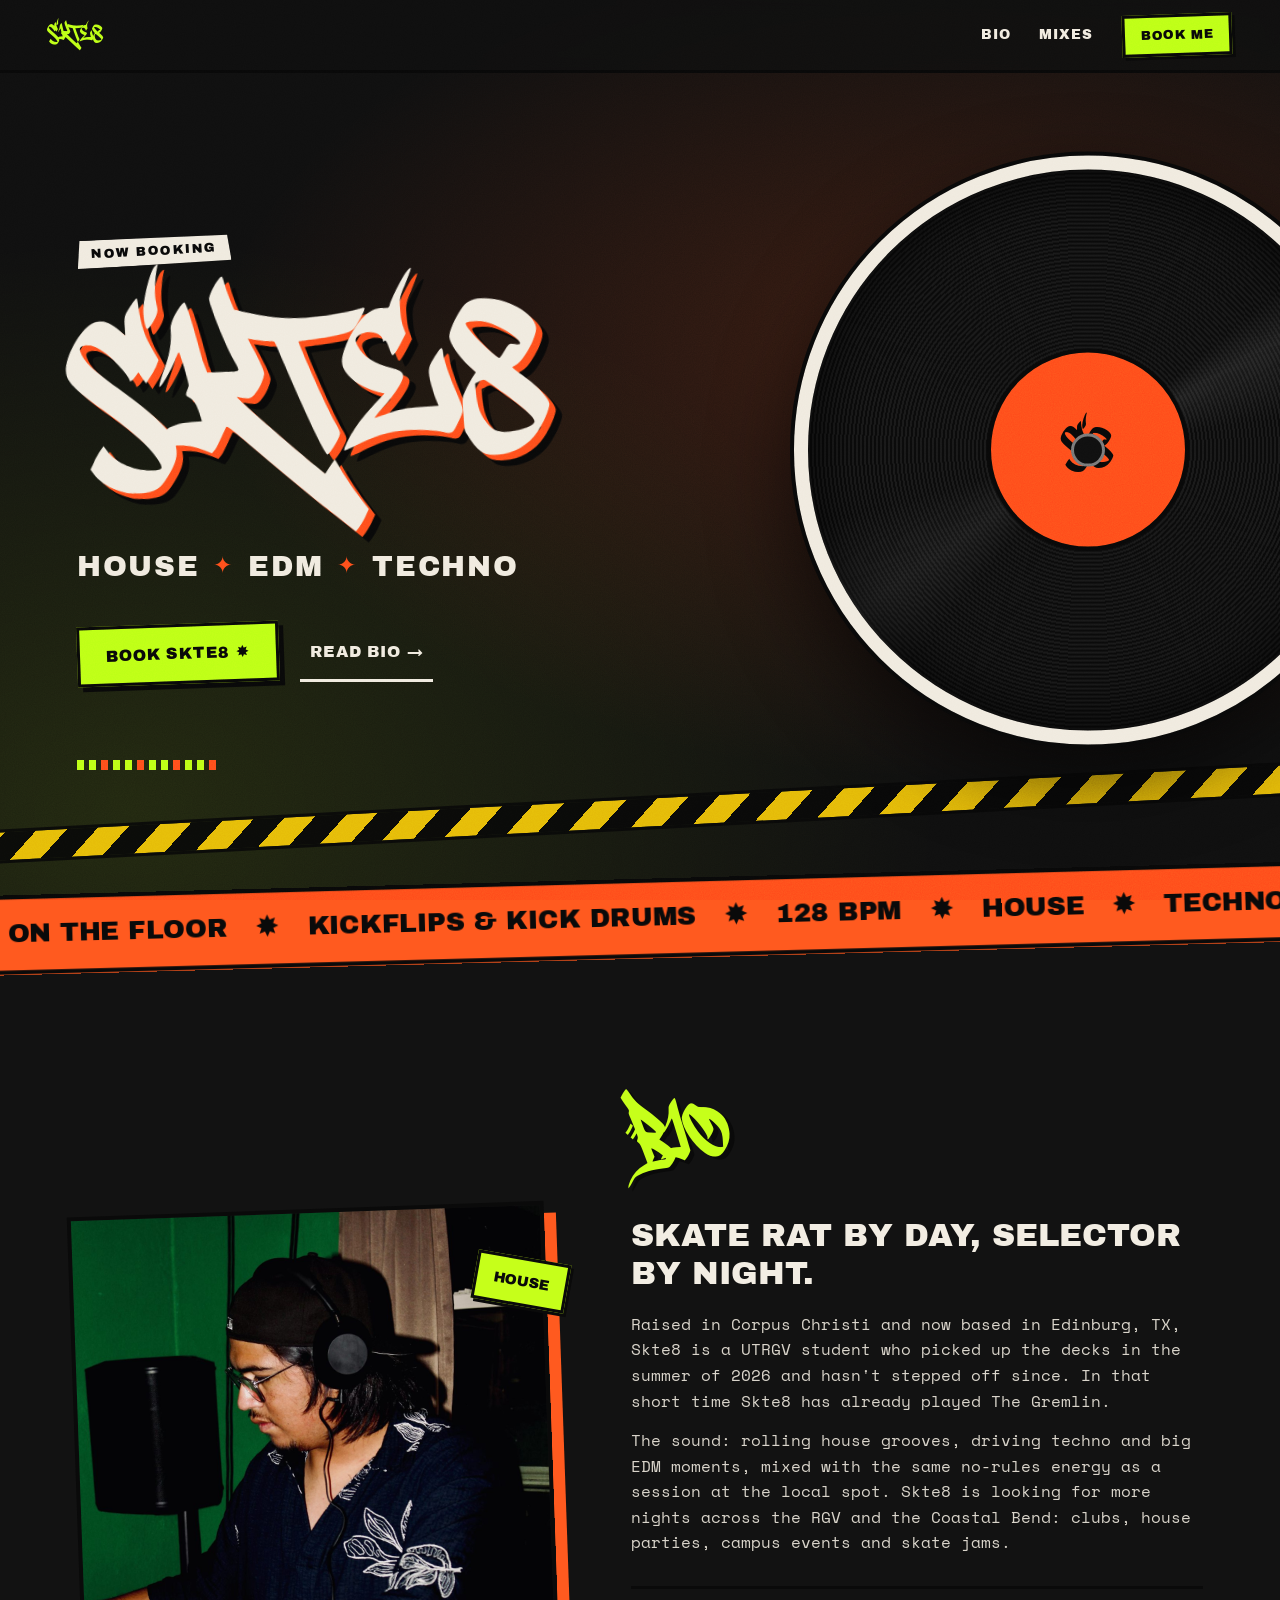
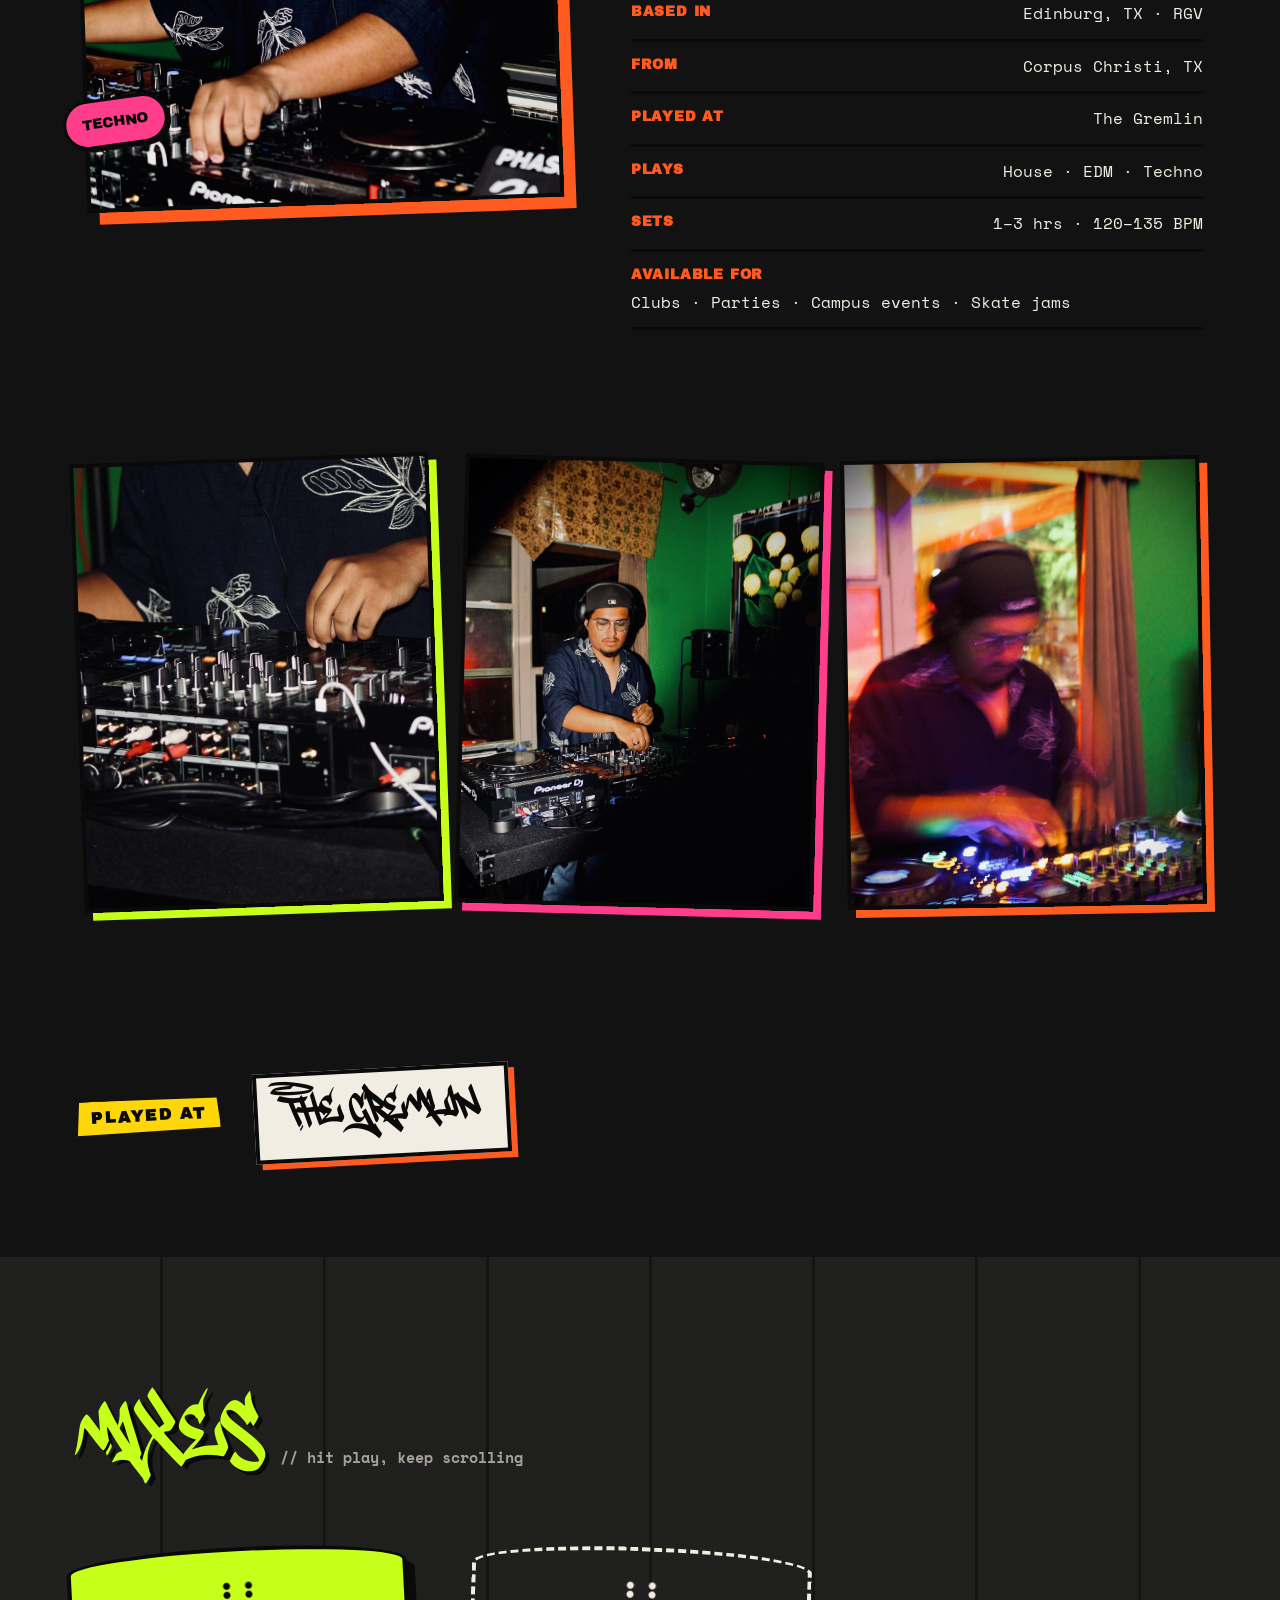
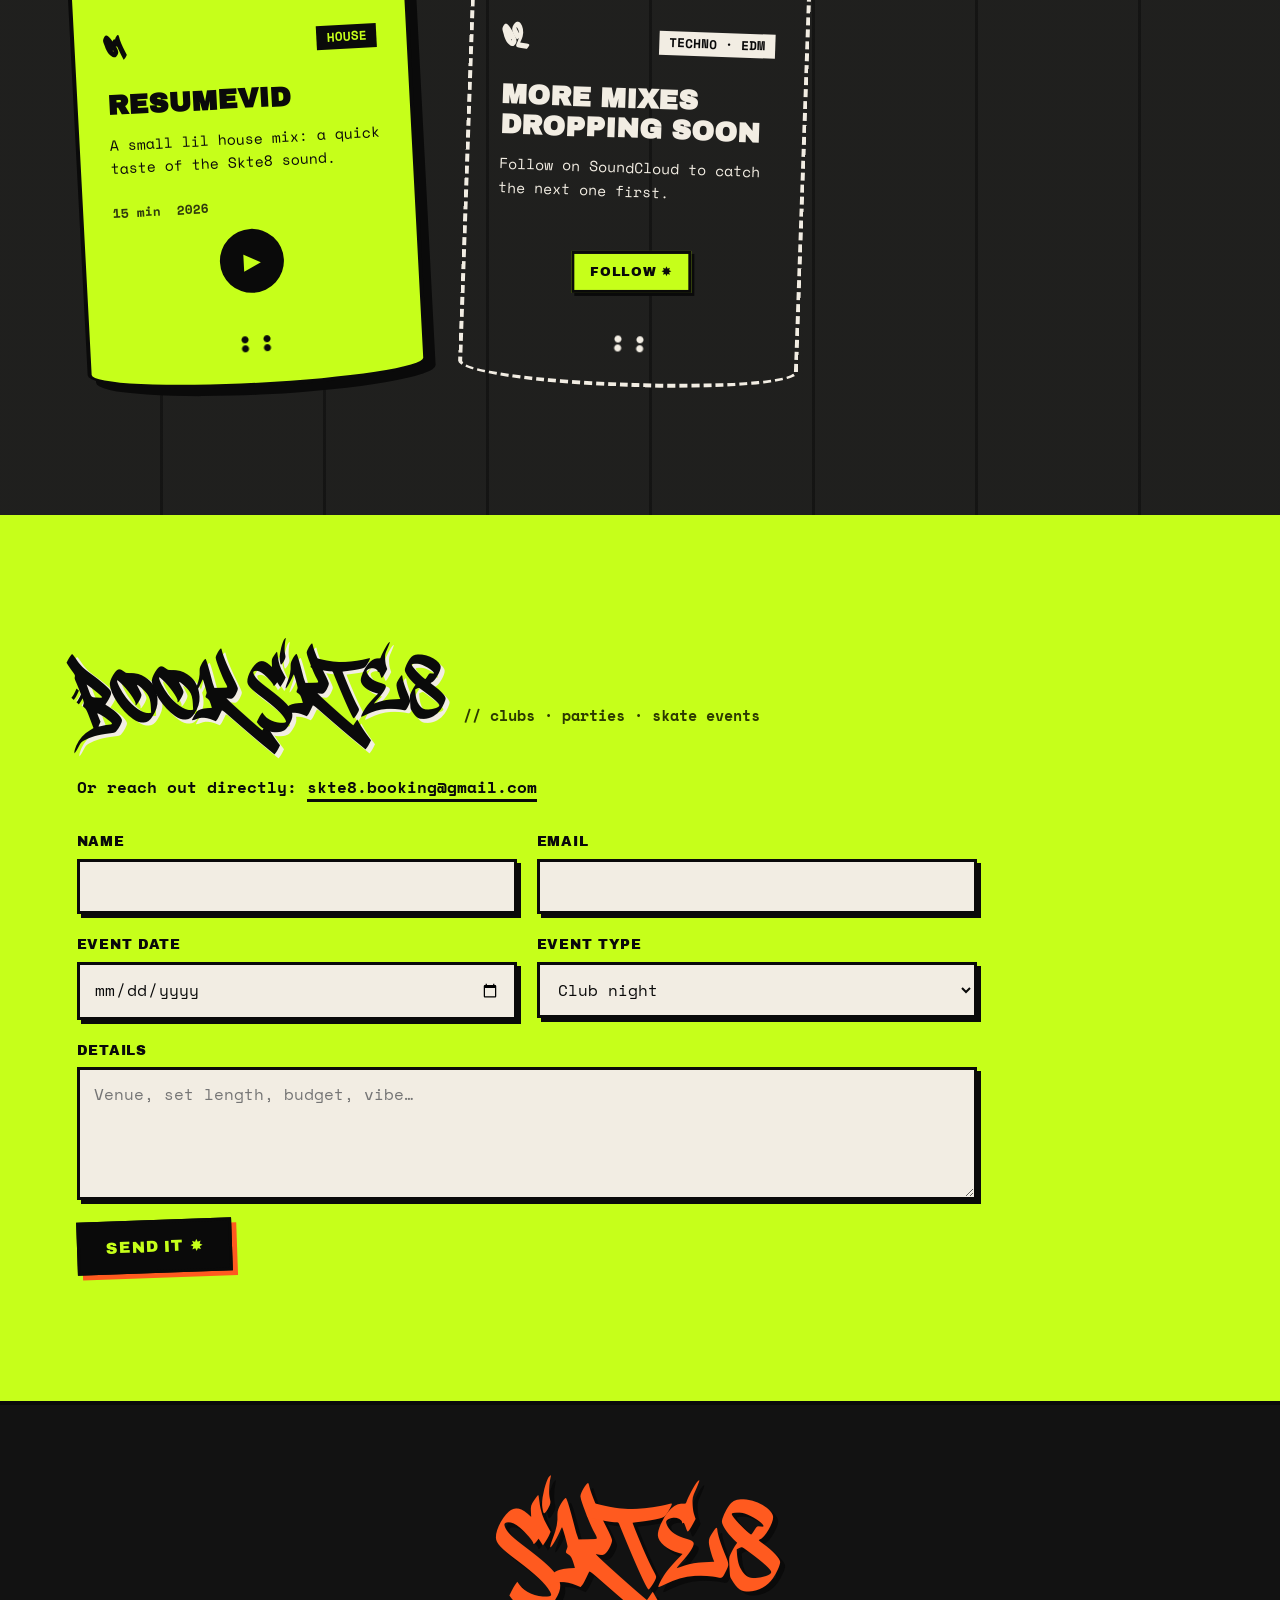
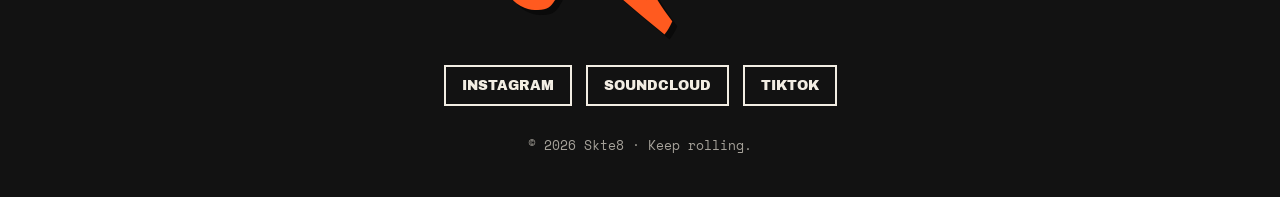
==== index.html @ 01a9f989 "new file:   .nojekyll 	new file:   404.html 	new file:   README.md 	new file:   fonts/aAnotherTag.ot" ====
<!doctype html>
<html lang="en">
<head>
  <meta charset="utf-8">
  <meta name="viewport" content="width=device-width, initial-scale=1">
  <title>Skte8 — House / EDM / Techno DJ</title>
  <meta name="description" content="Skte8 — house, EDM and techno DJ based in Edinburg, TX (RGV). Now booking clubs, parties, campus events and skate jams.">

  <!-- link preview when you text/DM the site to promoters -->
  <meta property="og:title" content="Skte8 — House / EDM / Techno DJ">
  <meta property="og:description" content="RGV-based DJ. Now booking clubs, parties, campus events and skate jams.">
  <meta property="og:image" content="images/share.jpg">
  <meta name="twitter:card" content="summary_large_image">
  <link rel="icon" href="images/favicon.png">
  <link rel="apple-touch-icon" href="images/favicon.png">
  <meta name="theme-color" content="#121212">

  <link rel="preconnect" href="https://fonts.googleapis.com">
  <link rel="preconnect" href="https://fonts.gstatic.com" crossorigin>
  <link href="https://fonts.googleapis.com/css2?family=Archivo+Black&family=Space+Mono:wght@400;700&display=swap" rel="stylesheet">
  <link rel="stylesheet" href="styles.css">
</head>
<body>

  <!-- grip tape noise overlay -->
  <svg class="grain" aria-hidden="true">
    <filter id="grit"><feTurbulence type="fractalNoise" baseFrequency="0.9" numOctaves="3" stitchTiles="stitch"/><feColorMatrix values="0 0 0 0 0  0 0 0 0 0  0 0 0 0 0  0 0 0 0.55 0"/></filter>
    <rect width="100%" height="100%" filter="url(#grit)"/>
  </svg>

  <header class="nav">
    <a href="#top" class="nav-logo tag">Skte8</a>
    <button class="nav-toggle" aria-label="Menu" aria-expanded="false"><span></span><span></span></button>
    <nav class="nav-links">
      <a href="#about">Bio</a>
      <a href="#mixes">Mixes</a>
      <a href="#book" class="btn-sticker small">Book Me</a>
    </nav>
  </header>

  <main id="top">

    <!-- HERO -->
    <section class="hero">
      <div class="hero-stripes" aria-hidden="true"></div>

      <div class="hero-inner">
        <p class="hero-kicker"><span class="tape">Now Booking</span></p>
        <h1 class="hero-name tag" data-text="Skte8">Skte8</h1>
        <p class="hero-genres">
          <span>House</span><i>✦</i><span>EDM</span><i>✦</i><span>Techno</span>
        </p>
        <div class="hero-cta">
          <a href="#book" class="btn-sticker">Book Skte8 ✸</a>
          <a href="#about" class="btn-ghost">Read Bio →</a>
        </div>
      </div>

      <!-- vinyl that doubles as a skate wheel -->
      <div class="wheel" aria-hidden="true">
        <div class="wheel-disc">
          <div class="wheel-label tag">S8</div>
        </div>
      </div>

      <div class="eq" aria-hidden="true">
        <span></span><span></span><span></span><span></span><span></span><span></span><span></span><span></span><span></span><span></span><span></span><span></span>
      </div>
    </section>

    <!-- MARQUEE -->
    <div class="marquee" aria-hidden="true">
      <div class="marquee-track">
        <span>4 ON THE FLOOR</span><b>✸</b><span>KICKFLIPS &amp; KICK DRUMS</span><b>✸</b><span>128 BPM</span><b>✸</b><span>HOUSE</span><b>✸</b><span>TECHNO</span><b>✸</b><span>EDM</span><b>✸</b><span>NOW BOOKING</span><b>✸</b>
        <span>4 ON THE FLOOR</span><b>✸</b><span>KICKFLIPS &amp; KICK DRUMS</span><b>✸</b><span>128 BPM</span><b>✸</b><span>HOUSE</span><b>✸</b><span>TECHNO</span><b>✸</b><span>EDM</span><b>✸</b><span>NOW BOOKING</span><b>✸</b>
      </div>
    </div>

    <!-- BIO -->
    <section id="about" class="section about">
      <div class="about-photo">
        <img src="images/profile.jpg" alt="Skte8 behind the decks" onerror="this.replaceWith(document.getElementById('photo-fallback').content.cloneNode(true))">
        <template id="photo-fallback">
          <div class="photo-placeholder"><span class="tag">S8</span><small>images/profile.jpg</small></div>
        </template>
        <span class="sticker sticker--a">HOUSE</span>
        <span class="sticker sticker--b">TECHNO</span>
      </div>
      <div class="about-text">
        <h2 class="section-title"><span class="tag">Bio</span></h2>
        <p class="lead">Skate rat by day, selector by night.</p>
        <p>Raised in Corpus Christi and now based in Edinburg, TX, Skte8 is a UTRGV student who picked up the decks in the summer of 2026 and hasn't stepped off since. In that short time Skte8 has already played The Gremlin.</p>
        <p>The sound: rolling house grooves, driving techno and big EDM moments, mixed with the same no-rules energy as a session at the local spot. Skte8 is looking for more nights across the RGV and the Coastal Bend: clubs, house parties, campus events and skate jams.</p>
        <ul class="facts">
          <li><b>Based in</b><span>Edinburg, TX · RGV</span></li>
          <li><b>From</b><span>Corpus Christi, TX</span></li>
          <li><b>Played at</b><span>The Gremlin</span></li>
          <li><b>Plays</b><span>House · EDM · Techno</span></li>
          <li><b>Sets</b><span>1–3 hrs · 120–135 BPM</span></li>
          <li><b>Available for</b><span>Clubs · Parties · Campus events · Skate jams</span></li>
        </ul>
      </div>
    </section>

    <!-- action shots: hidden automatically if the files aren't there -->
    <div class="gallery">
      <img src="images/action-1.jpg" alt="Skte8 DJing" onerror="this.remove()">
      <img src="images/action-2.jpg" alt="Skte8 skating" onerror="this.remove()">
      <img src="images/action-3.jpg" alt="Skte8 crowd" onerror="this.remove()">
    </div>

    <!-- PLAYED AT: add a new <li> for every venue -->
    <section class="played">
      <h2 class="played-title"><span class="tape tape--yellow">Played At</span></h2>
      <ul class="venues">
        <li>The Gremlin</li>
      </ul>
    </section>

    <!-- MIXES
         Paste your SoundCloud or Mixcloud link into data-url on each deck.
         Copy/paste a whole <article> to add more. -->
    <section id="mixes" class="section section--concrete">
      <h2 class="section-title"><span class="tag">Mixes</span><small>// hit play, keep scrolling</small></h2>

      <div class="decks">
        <article class="deck deck--green" data-url="https://soundcloud.com/skte8/resumevid">
          <div class="deck-top"><span class="deck-num">01</span><span class="deck-genre">House</span></div>
          <h3>resumevid</h3>
          <p>A small lil house mix: a quick taste of the Skte8 sound.</p>
          <div class="deck-meta"><span>15 min</span><span>2026</span></div>
          <button class="deck-play" aria-label="Play resumevid">▶</button>
        </article>

        <!-- placeholder: delete this card once there are 2+ real mixes -->
        <article class="deck deck--soon">
          <div class="deck-top"><span class="deck-num">02</span><span class="deck-genre">Techno · EDM</span></div>
          <h3>More mixes dropping soon</h3>
          <p>Follow on SoundCloud to catch the next one first.</p>
          <a class="btn-sticker small" href="https://soundcloud.com/skte8" target="_blank" rel="noopener">Follow ✸</a>
        </article>
      </div>
    </section>

    <!-- BOOKING -->
    <section id="book" class="section book">
      <h2 class="section-title"><span class="tag">Book Skte8</span><small>// clubs · parties · skate events</small></h2>
      <p class="book-direct">Or reach out directly: <a href="mailto:skte8.booking@gmail.com">skte8.booking@gmail.com</a></p>
      <form class="book-form" action="mailto:skte8.booking@gmail.com?subject=Booking%20request%20for%20Skte8" method="post" enctype="text/plain">
        <label>Name<input name="name" required></label>
        <label>Email<input name="email" type="email" required></label>
        <label>Event date<input name="date" type="date"></label>
        <label>Event type
          <select name="type">
            <option>Club night</option>
            <option>Private party</option>
            <option>Campus / student event</option>
            <option>Skate event</option>
            <option>Festival</option>
            <option>Other</option>
          </select>
        </label>
        <label class="full">Details<textarea name="details" rows="4" placeholder="Venue, set length, budget, vibe…"></textarea></label>
        <button type="submit" class="btn-sticker">Send it ✸</button>
      </form>
    </section>
  </main>

  <footer class="footer">
    <div class="footer-tag tag">Skte8</div>
    <div class="socials">
      <a href="#">Instagram</a>
      <a href="https://soundcloud.com/skte8" target="_blank" rel="noopener">SoundCloud</a>
      <a href="#">TikTok</a>
    </div>
    <p class="footer-small">© <span id="yr"></span> Skte8 · Keep rolling.</p>
  </footer>

  <!-- bottom player bar, filled when a deck is played -->
  <div class="player" hidden>
    <div class="player-frame"></div>
    <button class="player-close" aria-label="Close player">✕</button>
  </div>

  <script src="script.js"></script>
</body>
</html>
---- styles.css ----
@font-face {
  font-family: "AnotherTag";
  src: url("fonts/aAnotherTag.otf") format("opentype"),
       url("fonts/aAnotherTag.ttf") format("truetype");
  font-display: swap;
}

:root {
  --grip: #121212;
  --grip-2: #1b1b1b;
  --concrete: #2a2a28;
  --paper: #f2ede3;
  --orange: #ff5a1f;
  --acid: #c6ff1a;
  --pink: #ff3d8b;
  --yellow: #ffd60a;
  --ink: #0a0a0a;
  --muted: #a6a29a;
  --tag: "AnotherTag", "Archivo Black", Impact, sans-serif;
  --head: "Archivo Black", Impact, sans-serif;
  --mono: "Space Mono", ui-monospace, monospace;
}

* { box-sizing: border-box; margin: 0; padding: 0; }
html { scroll-behavior: smooth; }
body {
  background: var(--grip);
  color: var(--paper);
  font-family: var(--mono);
  line-height: 1.6;
  overflow-x: hidden;
}
a { color: inherit; text-decoration: none; }
img { max-width: 100%; display: block; }

.tag { font-family: var(--tag); font-weight: normal; letter-spacing: 0.01em; }

/* grip tape grain */
.grain {
  position: fixed; inset: 0; width: 100%; height: 100%;
  pointer-events: none; z-index: 100; opacity: 0.35; mix-blend-mode: overlay;
}

/* ---------- NAV ---------- */
.nav {
  position: fixed; top: 0; left: 0; right: 0; z-index: 50;
  display: flex; align-items: center; justify-content: space-between;
  padding: 14px clamp(16px, 4vw, 48px);
  background: rgba(18, 18, 18, 0.85);
  backdrop-filter: blur(8px);
  border-bottom: 3px solid var(--ink);
}
.nav-logo { font-size: 2rem; color: var(--acid); line-height: 1; }
.nav-links { display: flex; gap: 28px; align-items: center; }
.nav-links a:not(.btn-sticker) {
  font-family: var(--head); text-transform: uppercase; font-size: 0.85rem; letter-spacing: 0.08em;
  position: relative;
}
.nav-links a:not(.btn-sticker)::after {
  content: ""; position: absolute; left: 0; bottom: -4px; height: 3px; width: 0;
  background: var(--orange); transition: width 0.2s;
}
.nav-links a:not(.btn-sticker):hover::after { width: 100%; }
.nav-toggle { display: none; background: none; border: 0; cursor: pointer; padding: 8px; }
.nav-toggle span { display: block; width: 26px; height: 3px; background: var(--paper); margin: 5px 0; transition: transform 0.2s; }

/* ---------- BUTTONS / STICKERS ---------- */
.btn-sticker {
  display: inline-block;
  font-family: var(--head); text-transform: uppercase; letter-spacing: 0.05em;
  background: var(--acid); color: var(--ink);
  padding: 14px 26px;
  border: 3px solid var(--ink);
  box-shadow: 5px 5px 0 var(--ink);
  transform: rotate(-2deg);
  transition: transform 0.15s, box-shadow 0.15s;
  cursor: pointer; font-size: 1rem;
}
.btn-sticker:hover { transform: rotate(0deg) translate(-2px, -2px); box-shadow: 8px 8px 0 var(--orange); }
.btn-sticker:active { transform: translate(3px, 3px); box-shadow: 1px 1px 0 var(--ink); }
.btn-sticker.small { padding: 8px 16px; font-size: 0.8rem; box-shadow: 3px 3px 0 var(--ink); }

.btn-ghost {
  font-family: var(--head); text-transform: uppercase; letter-spacing: 0.05em;
  padding: 14px 10px; border-bottom: 3px solid var(--paper);
}
.btn-ghost:hover { color: var(--acid); border-color: var(--acid); }

.tape {
  display: inline-block;
  background: var(--paper); color: var(--ink);
  padding: 4px 14px;
  font-family: var(--head); text-transform: uppercase; font-size: 0.8rem; letter-spacing: 0.12em;
  transform: rotate(-3deg);
  clip-path: polygon(2% 0, 98% 6%, 100% 94%, 0 100%);
}
.tape--yellow { background: var(--yellow); }

/* ---------- HERO ---------- */
.hero {
  position: relative; min-height: 100vh; min-height: 100svh;
  display: flex; align-items: center;
  padding: 120px clamp(16px, 6vw, 80px) 100px;
  overflow: hidden;
  background:
    radial-gradient(ellipse at 75% 40%, rgba(255, 90, 31, 0.22), transparent 55%),
    radial-gradient(ellipse at 10% 90%, rgba(198, 255, 26, 0.12), transparent 50%),
    var(--grip);
}
.hero-stripes {
  position: absolute; left: -10%; right: -10%; bottom: 70px; height: 34px;
  background: repeating-linear-gradient(-45deg, var(--yellow) 0 22px, var(--ink) 22px 44px);
  transform: rotate(-3deg); opacity: 0.9;
  border-top: 3px solid var(--ink); border-bottom: 3px solid var(--ink);
}
.hero-inner { position: relative; z-index: 2; max-width: 900px; }
.hero-kicker { margin-bottom: 8px; }
.hero-name {
  position: relative;
  font-size: clamp(6rem, 22vw, 17rem);
  line-height: 0.9;
  color: var(--paper);
  text-shadow: 6px 6px 0 var(--orange), 12px 12px 0 var(--ink);
  transform: rotate(-4deg);
  margin: 10px 0 24px;
  animation: drop-in 0.9s cubic-bezier(.2, 1.4, .4, 1) both;
}
/* spray drip glitch layer */
.hero-name::after {
  content: attr(data-text);
  position: absolute; left: 0; top: 0;
  color: var(--acid);
  clip-path: inset(0 0 100% 0);
  animation: glitch 4s infinite steps(1);
  text-shadow: none;
}
.hero-genres {
  display: flex; flex-wrap: wrap; gap: 14px; align-items: center;
  font-family: var(--head); text-transform: uppercase;
  font-size: clamp(1.1rem, 3vw, 1.8rem); letter-spacing: 0.06em;
  margin-bottom: 34px;
}
.hero-genres i { color: var(--orange); font-style: normal; font-size: 0.8em; }
.hero-cta { display: flex; flex-wrap: wrap; gap: 22px; align-items: center; }

/* vinyl / skate wheel */
.wheel {
  position: absolute; right: clamp(-160px, -8vw, -40px); top: 50%;
  width: clamp(280px, 46vw, 620px); aspect-ratio: 1;
  transform: translateY(-50%);
  z-index: 1;
}
.wheel-disc {
  width: 100%; height: 100%; border-radius: 50%;
  background:
    repeating-radial-gradient(circle, #0c0c0c 0 2px, #1d1d1d 2px 4px),
    #111;
  border: 14px solid var(--paper); /* urethane wheel edge */
  box-shadow: 0 0 0 4px var(--ink), 0 30px 80px rgba(0, 0, 0, 0.6), inset 0 0 60px rgba(0, 0, 0, 0.8);
  display: grid; place-items: center;
  animation: spin 3.75s linear infinite; /* ~ 1 rotation / 8 beats @128 */
  position: relative;
}
.wheel-disc::before { /* light sheen */
  content: ""; position: absolute; inset: 0; border-radius: 50%;
  background: conic-gradient(from 20deg, transparent 0 30deg, rgba(255,255,255,0.08) 40deg, transparent 60deg 200deg, rgba(255,255,255,0.06) 215deg, transparent 235deg);
}
.wheel-label {
  width: 36%; aspect-ratio: 1; border-radius: 50%;
  background: var(--orange); color: var(--ink);
  display: grid; place-items: center;
  font-size: clamp(2rem, 6vw, 4.5rem);
  border: 4px solid var(--ink);
  position: relative;
}
.wheel-label::after { /* bearing hole */
  content: ""; position: absolute; width: 14%; aspect-ratio: 1; border-radius: 50%;
  background: var(--grip); border: 3px solid #888;
}

/* equalizer */
.eq {
  position: absolute; left: clamp(16px, 6vw, 80px); bottom: 130px;
  display: flex; gap: 5px; align-items: flex-end; height: 50px; z-index: 2;
}
.eq span {
  width: 7px; background: var(--acid); height: 20%;
  animation: eq 0.47s ease-in-out infinite alternate; /* 128 bpm */
}
.eq span:nth-child(3n) { background: var(--orange); }
.eq span:nth-child(1)  { animation-delay: -0.10s; }
.eq span:nth-child(2)  { animation-delay: -0.30s; }
.eq span:nth-child(3)  { animation-delay: -0.05s; }
.eq span:nth-child(4)  { animation-delay: -0.40s; }
.eq span:nth-child(5)  { animation-delay: -0.20s; }
.eq span:nth-child(6)  { animation-delay: -0.35s; }
.eq span:nth-child(7)  { animation-delay: -0.15s; }
.eq span:nth-child(8)  { animation-delay: -0.45s; }
.eq span:nth-child(9)  { animation-delay: -0.25s; }
.eq span:nth-child(10) { animation-delay: -0.08s; }
.eq span:nth-child(11) { animation-delay: -0.38s; }
.eq span:nth-child(12) { animation-delay: -0.18s; }

/* ---------- MARQUEE ---------- */
.marquee {
  background: var(--orange); color: var(--ink);
  border-top: 4px solid var(--ink); border-bottom: 4px solid var(--ink);
  transform: rotate(-1.5deg) scale(1.03);
  overflow: hidden; position: relative; z-index: 3;
  margin-top: -20px;
}
.marquee-track {
  display: flex; gap: 28px; width: max-content; padding: 14px 0;
  font-family: var(--head); font-size: clamp(1.1rem, 2.6vw, 1.6rem); white-space: nowrap;
  animation: marquee 22s linear infinite;
}

/* ---------- SECTIONS ---------- */
.section { padding: clamp(70px, 10vw, 130px) clamp(16px, 6vw, 80px); position: relative; }
.section--concrete {
  background:
    linear-gradient(rgba(0,0,0,0.25), rgba(0,0,0,0.25)),
    repeating-linear-gradient(90deg, transparent 0 160px, rgba(0,0,0,0.35) 160px 163px),
    var(--concrete);
}
.section-title {
  display: flex; flex-wrap: wrap; align-items: baseline; gap: 18px;
  margin-bottom: 50px;
}
.section-title .tag {
  font-size: clamp(3.5rem, 10vw, 7rem); line-height: 1;
  color: var(--acid);
  text-shadow: 4px 4px 0 var(--ink);
  transform: rotate(-3deg); display: inline-block;
}
.section-title small { font-family: var(--mono); color: var(--muted); font-size: 0.95rem; }

/* ---------- PLAYED AT ---------- */
.played {
  padding: 40px clamp(16px, 6vw, 80px) clamp(60px, 8vw, 100px);
  display: flex; flex-wrap: wrap; align-items: center; gap: 24px 34px;
}
.played-title .tape { font-size: 1rem; }
.venues { list-style: none; display: flex; flex-wrap: wrap; gap: 18px; }
.venues li {
  font-family: var(--tag); font-size: clamp(2.2rem, 6vw, 3.6rem); line-height: 1;
  background: var(--paper); color: var(--ink);
  padding: 10px 26px 14px;
  border: 4px solid var(--ink); box-shadow: 6px 6px 0 var(--orange);
  transform: rotate(-3deg);
}
.venues li:nth-child(2n) { transform: rotate(2deg); background: var(--acid); box-shadow: 6px 6px 0 var(--pink); }
.venues li:nth-child(3n) { transform: rotate(-1deg); background: var(--pink); box-shadow: 6px 6px 0 var(--acid); }

/* ---------- MIX DECKS ---------- */
.decks {
  display: grid; grid-template-columns: repeat(auto-fill, minmax(240px, 340px));
  gap: clamp(24px, 4vw, 48px);
}
.deck {
  --c: var(--orange);
  position: relative;
  background: var(--c); color: var(--ink);
  border: 4px solid var(--ink);
  border-radius: 999px / 120px; /* deck shape: rounded nose & tail */
  padding: 70px 30px 90px;
  min-height: 440px;
  display: flex; flex-direction: column; gap: 12px;
  box-shadow: 8px 8px 0 var(--ink);
  transition: transform 0.25s;
}
.deck:nth-child(3n+1) { transform: rotate(-3deg); }
.deck:nth-child(3n+2) { transform: rotate(2deg); }
.deck:nth-child(3n+3) { transform: rotate(-1.5deg); }
.deck:hover, .deck.playing { transform: rotate(0) translateY(-10px); }
.deck::before, .deck::after { /* truck bolts */
  content: ""; position: absolute; left: 50%; transform: translateX(-50%);
  width: 44px; height: 18px;
  background: radial-gradient(circle, var(--ink) 3px, transparent 4px) 0 0 / 22px 9px;
}
.deck::before { top: 30px; }
.deck::after { bottom: 30px; }
.deck--green { --c: var(--acid); }
.deck--pink { --c: var(--pink); }
.deck--soon {
  --c: var(--paper);
  background: transparent; color: var(--paper);
  border: 4px dashed var(--paper); box-shadow: none;
}
.deck--soon::before, .deck--soon::after { background-image: radial-gradient(circle, var(--paper) 3px, transparent 4px); }
.deck--soon .deck-genre { background: var(--paper); color: var(--ink); }
.deck--soon .btn-sticker { margin-top: auto; align-self: center; }
.deck-top { display: flex; justify-content: space-between; align-items: center; font-weight: 700; }
.deck-num { font-family: var(--tag); font-size: 2.6rem; line-height: 1; }
.deck-genre { background: var(--ink); color: var(--c); padding: 2px 10px; font-size: 0.8rem; text-transform: uppercase; }
.deck h3 { font-family: var(--head); font-size: 1.7rem; line-height: 1.1; text-transform: uppercase; margin-top: 10px; }
.deck p { font-size: 0.92rem; }
.deck-meta { display: flex; gap: 16px; font-size: 0.8rem; font-weight: 700; margin-top: auto; opacity: 0.8; }
.deck-play {
  align-self: center;
  width: 64px; height: 64px; border-radius: 50%; border: 0; cursor: pointer;
  background: var(--ink); color: var(--c);
  display: grid; place-items: center; font-size: 1.4rem;
  transition: transform 0.2s;
}
.deck-play:hover { transform: scale(1.12) rotate(-10deg); }
.deck.playing .deck-play { animation: spin 1.9s linear infinite; }

/* bottom player bar */
.player {
  position: fixed; left: 0; right: 0; bottom: 0; z-index: 60;
  display: flex; align-items: center; gap: 12px;
  padding: 10px clamp(16px, 4vw, 48px);
  background: var(--grip); border-top: 4px solid var(--acid);
  box-shadow: 0 -10px 30px rgba(0, 0, 0, 0.5);
}
.player[hidden] { display: none; }
.player-frame { flex: 1; min-width: 0; }
.player-frame iframe { width: 100%; height: 120px; border: 0; display: block; }
.player-close {
  background: var(--paper); color: var(--ink); border: 3px solid var(--ink);
  width: 40px; height: 40px; font-weight: 700; cursor: pointer; flex-shrink: 0;
}
body.has-player { padding-bottom: 150px; }

/* ---------- ABOUT ---------- */
.about {
  display: grid; grid-template-columns: minmax(0, 1fr) minmax(0, 1.2fr);
  gap: clamp(40px, 6vw, 90px); align-items: center;
}
.about-photo { position: relative; }
.photo-placeholder, .about-photo img {
  aspect-ratio: 4 / 5; width: 100%;
  border: 4px solid var(--ink); box-shadow: 12px 12px 0 var(--orange);
  transform: rotate(-2deg);
  object-fit: cover;
}
.photo-placeholder {
  background:
    repeating-linear-gradient(45deg, var(--grip-2) 0 12px, var(--grip) 12px 24px);
  display: flex; flex-direction: column; align-items: center; justify-content: center; gap: 6px;
}
.photo-placeholder .tag { font-size: 7rem; color: var(--paper); line-height: 1; }
.photo-placeholder small { color: var(--muted); }
.sticker {
  position: absolute; font-family: var(--head); font-size: 0.9rem;
  padding: 10px 16px; border: 3px solid var(--ink); color: var(--ink);
  box-shadow: 3px 3px 0 var(--ink);
}
.sticker--a { background: var(--acid); top: 8%; right: -14px; transform: rotate(10deg); }
.sticker--b { background: var(--pink); bottom: 10%; left: -14px; transform: rotate(-8deg); border-radius: 999px; }
.about-text .section-title { margin-bottom: 20px; }
.lead { font-family: var(--head); font-size: clamp(1.4rem, 3vw, 2rem); line-height: 1.2; margin-bottom: 18px; text-transform: uppercase; }
.about-text p + p { margin-top: 14px; color: #d9d4ca; }
.facts { list-style: none; margin-top: 30px; border-top: 3px solid var(--ink); }
.facts li {
  display: flex; flex-wrap: wrap; gap: 4px 18px; justify-content: space-between;
  padding: 12px 0; border-bottom: 3px solid var(--ink);
}
.facts b { font-family: var(--head); text-transform: uppercase; font-size: 0.85rem; color: var(--orange); letter-spacing: 0.06em; }

/* ---------- ACTION SHOTS ---------- */
.gallery {
  display: grid; grid-template-columns: repeat(auto-fit, minmax(220px, 1fr)); gap: 24px;
  padding: 0 clamp(16px, 6vw, 80px) clamp(70px, 10vw, 120px);
}
.gallery:empty { display: none; }
.gallery img {
  width: 100%; aspect-ratio: 4 / 5; object-fit: cover; object-position: center 30%;
  border: 4px solid var(--ink); box-shadow: 8px 8px 0 var(--acid);
}
.gallery img:nth-child(1) { transform: rotate(-2deg); }
.gallery img:nth-child(2) { transform: rotate(1.5deg); box-shadow: 8px 8px 0 var(--pink); }
.gallery img:nth-child(3) { transform: rotate(-1deg); box-shadow: 8px 8px 0 var(--orange); }

.book-direct { margin: -30px 0 30px; font-weight: 700; }
.book-direct a { border-bottom: 3px solid var(--ink); }

/* ---------- BOOKING ---------- */
.book { background: var(--acid); color: var(--ink); }
.book .section-title .tag { color: var(--ink); text-shadow: 4px 4px 0 var(--paper); }
.book .section-title small { color: #2c3a00; }
.book-form {
  display: grid; grid-template-columns: 1fr 1fr; gap: 20px; max-width: 900px;
}
.book-form label {
  display: flex; flex-direction: column; gap: 6px;
  font-family: var(--head); text-transform: uppercase; font-size: 0.85rem; letter-spacing: 0.05em;
}
.book-form .full { grid-column: 1 / -1; }
.book-form input, .book-form select, .book-form textarea {
  font: inherit; font-family: var(--mono); text-transform: none; letter-spacing: 0; font-size: 1rem;
  background: var(--paper); color: var(--ink);
  border: 3px solid var(--ink); padding: 12px 14px;
  box-shadow: 4px 4px 0 var(--ink);
  outline: none; border-radius: 0;
}
.book-form input:focus, .book-form select:focus, .book-form textarea:focus { box-shadow: 4px 4px 0 var(--orange); }
.book-form .btn-sticker { justify-self: start; background: var(--ink); color: var(--acid); box-shadow: 5px 5px 0 var(--orange); }

/* ---------- FOOTER ---------- */
.footer {
  padding: 70px clamp(16px, 6vw, 80px) 40px;
  text-align: center; border-top: 4px solid var(--ink);
}
.footer-tag { font-size: clamp(4rem, 16vw, 10rem); color: var(--orange); line-height: 1; text-shadow: 5px 5px 0 var(--ink); transform: rotate(-3deg); }
.socials { display: flex; flex-wrap: wrap; justify-content: center; gap: 14px; margin: 30px 0; }
.socials a {
  font-family: var(--head); text-transform: uppercase; font-size: 0.85rem;
  border: 2px solid var(--paper); padding: 8px 16px;
  transition: background 0.15s, color 0.15s;
}
.socials a:hover { background: var(--paper); color: var(--ink); }
.footer-small { color: var(--muted); font-size: 0.8rem; }

/* ---------- REVEAL ---------- */
.reveal { opacity: 0; translate: 0 40px; transition: opacity 0.7s, translate 0.7s, transform 0.25s; }
.reveal.in { opacity: 1; translate: 0 0; }

/* ---------- ANIMATIONS ---------- */
@keyframes spin { to { transform: rotate(360deg); } }
@keyframes eq { from { height: 12%; } to { height: 100%; } }
@keyframes marquee { to { transform: translateX(-50%); } }
@keyframes drop-in {
  from { opacity: 0; transform: translateY(-120px) rotate(-14deg); }
  to   { opacity: 1; transform: translateY(0) rotate(-4deg); }
}
@keyframes glitch {
  0%, 88%, 100% { clip-path: inset(0 0 100% 0); transform: none; }
  90% { clip-path: inset(20% 0 55% 0); transform: translate(-6px, 2px); }
  93% { clip-path: inset(60% 0 10% 0); transform: translate(6px, -2px); }
  96% { clip-path: inset(40% 0 35% 0); transform: translate(-3px, 0); }
}

/* ---------- RESPONSIVE ---------- */
@media (max-width: 820px) {
  .nav-toggle { display: block; }
  .nav-links {
    position: fixed; inset: 64px 0 auto 0;
    flex-direction: column; gap: 22px; padding: 30px 16px 36px;
    background: var(--grip); border-bottom: 4px solid var(--orange);
    transform: translateY(-130%); transition: transform 0.3s;
  }
  .nav.open .nav-links { transform: translateY(0); }
  .nav.open .nav-toggle span:first-child { transform: translateY(4px) rotate(45deg); }
  .nav.open .nav-toggle span:last-child { transform: translateY(-4px) rotate(-45deg); }

  .wheel { opacity: 0.35; right: -35%; width: 90vw; }
  .eq { bottom: 120px; }
  .about { grid-template-columns: 1fr; }
  .about-photo { max-width: 420px; }
  .book-form { grid-template-columns: 1fr; }
  .gallery { grid-template-columns: 1fr; }
  .gallery img:nth-child(n) { transform: none; }
  .sticker--a { right: 0; }
  .sticker--b { left: 0; }
}

@media (prefers-reduced-motion: reduce) {
  *, *::before, *::after { animation: none !important; transition: none !important; }
  .reveal { opacity: 1; translate: 0 0; }
}
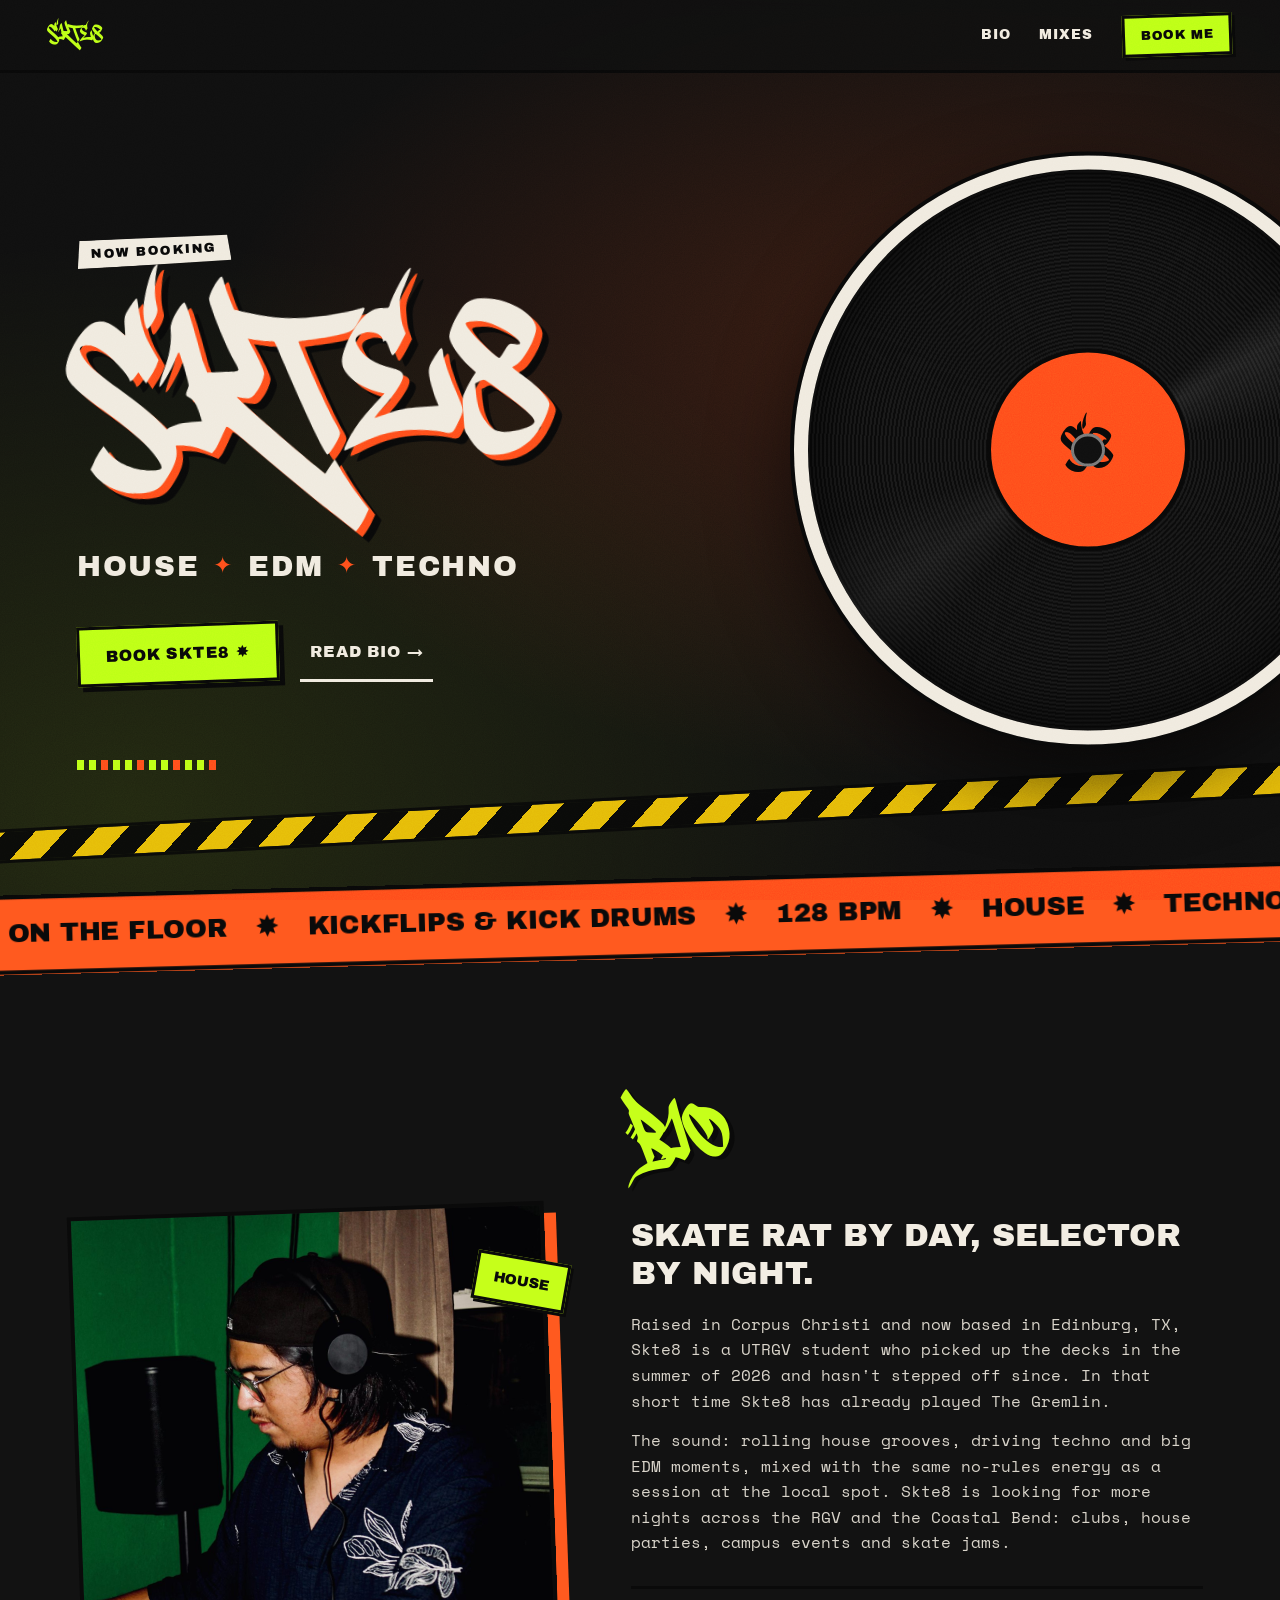
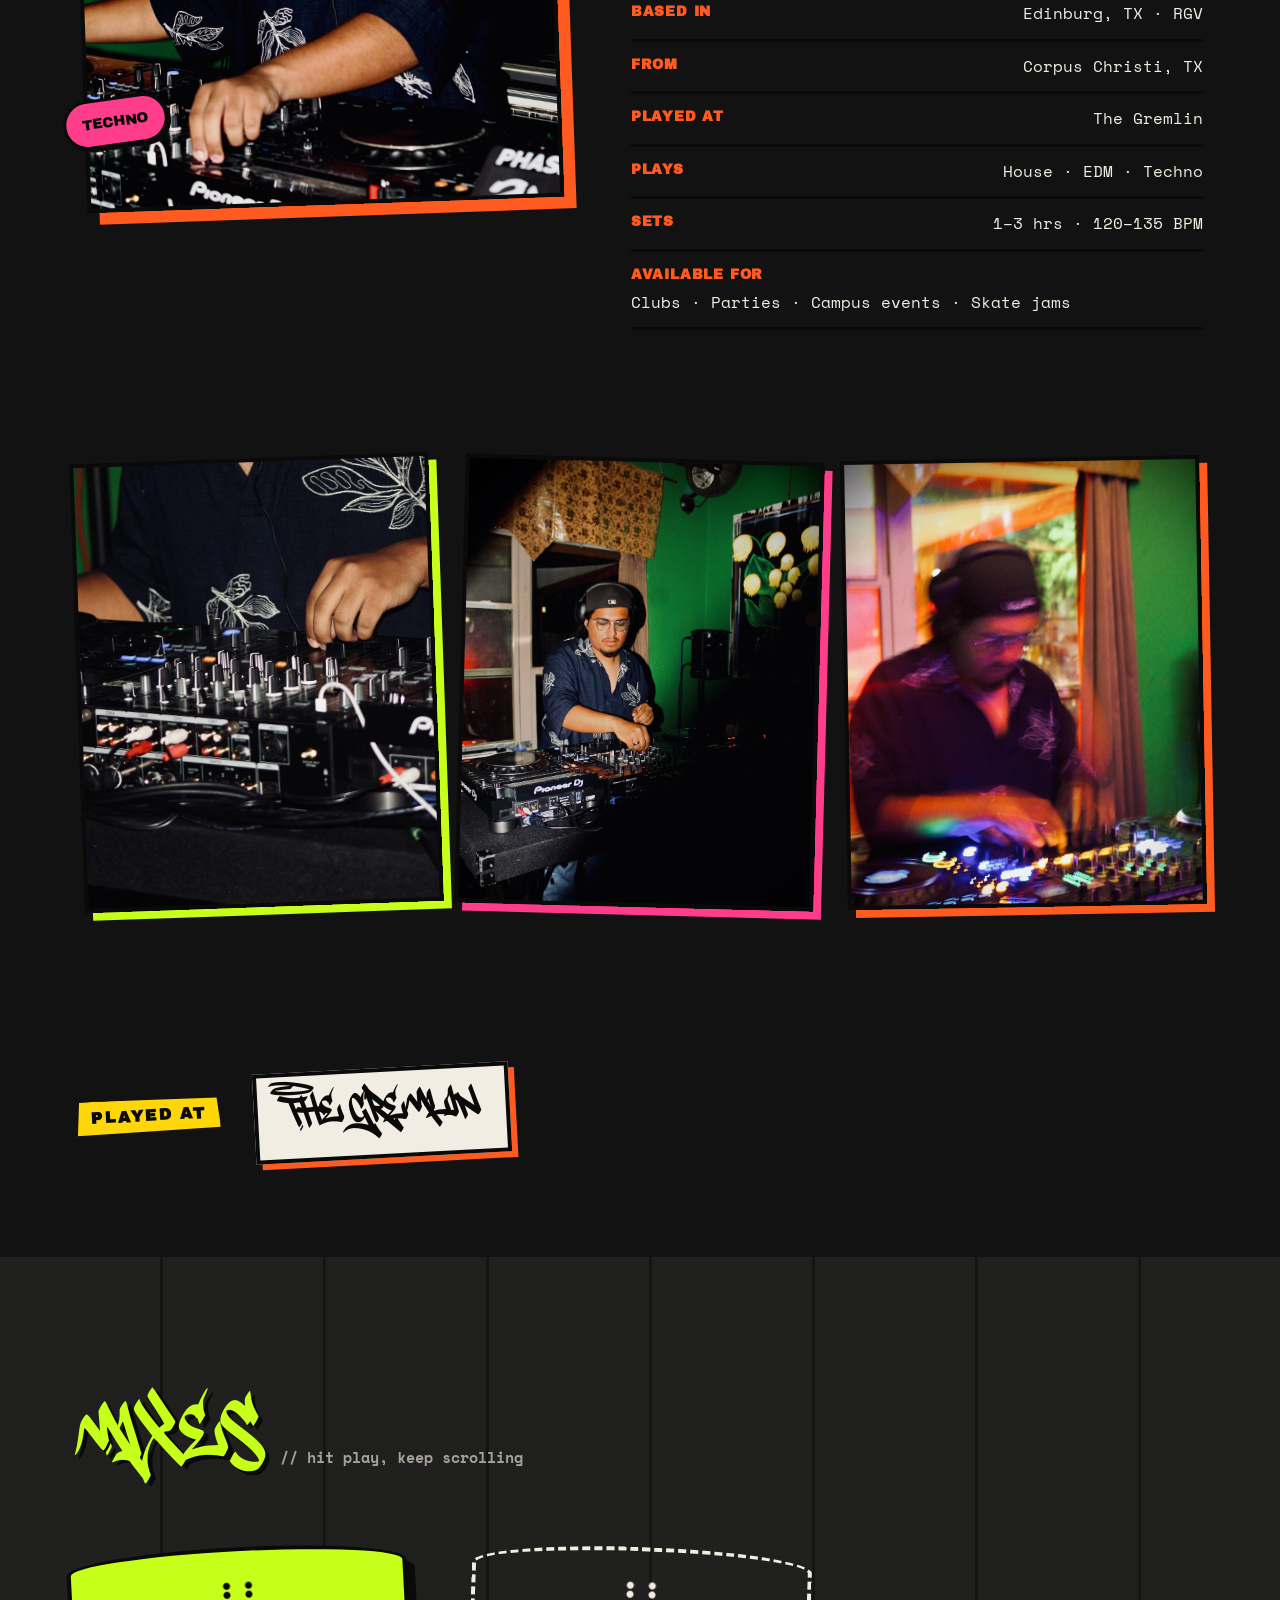
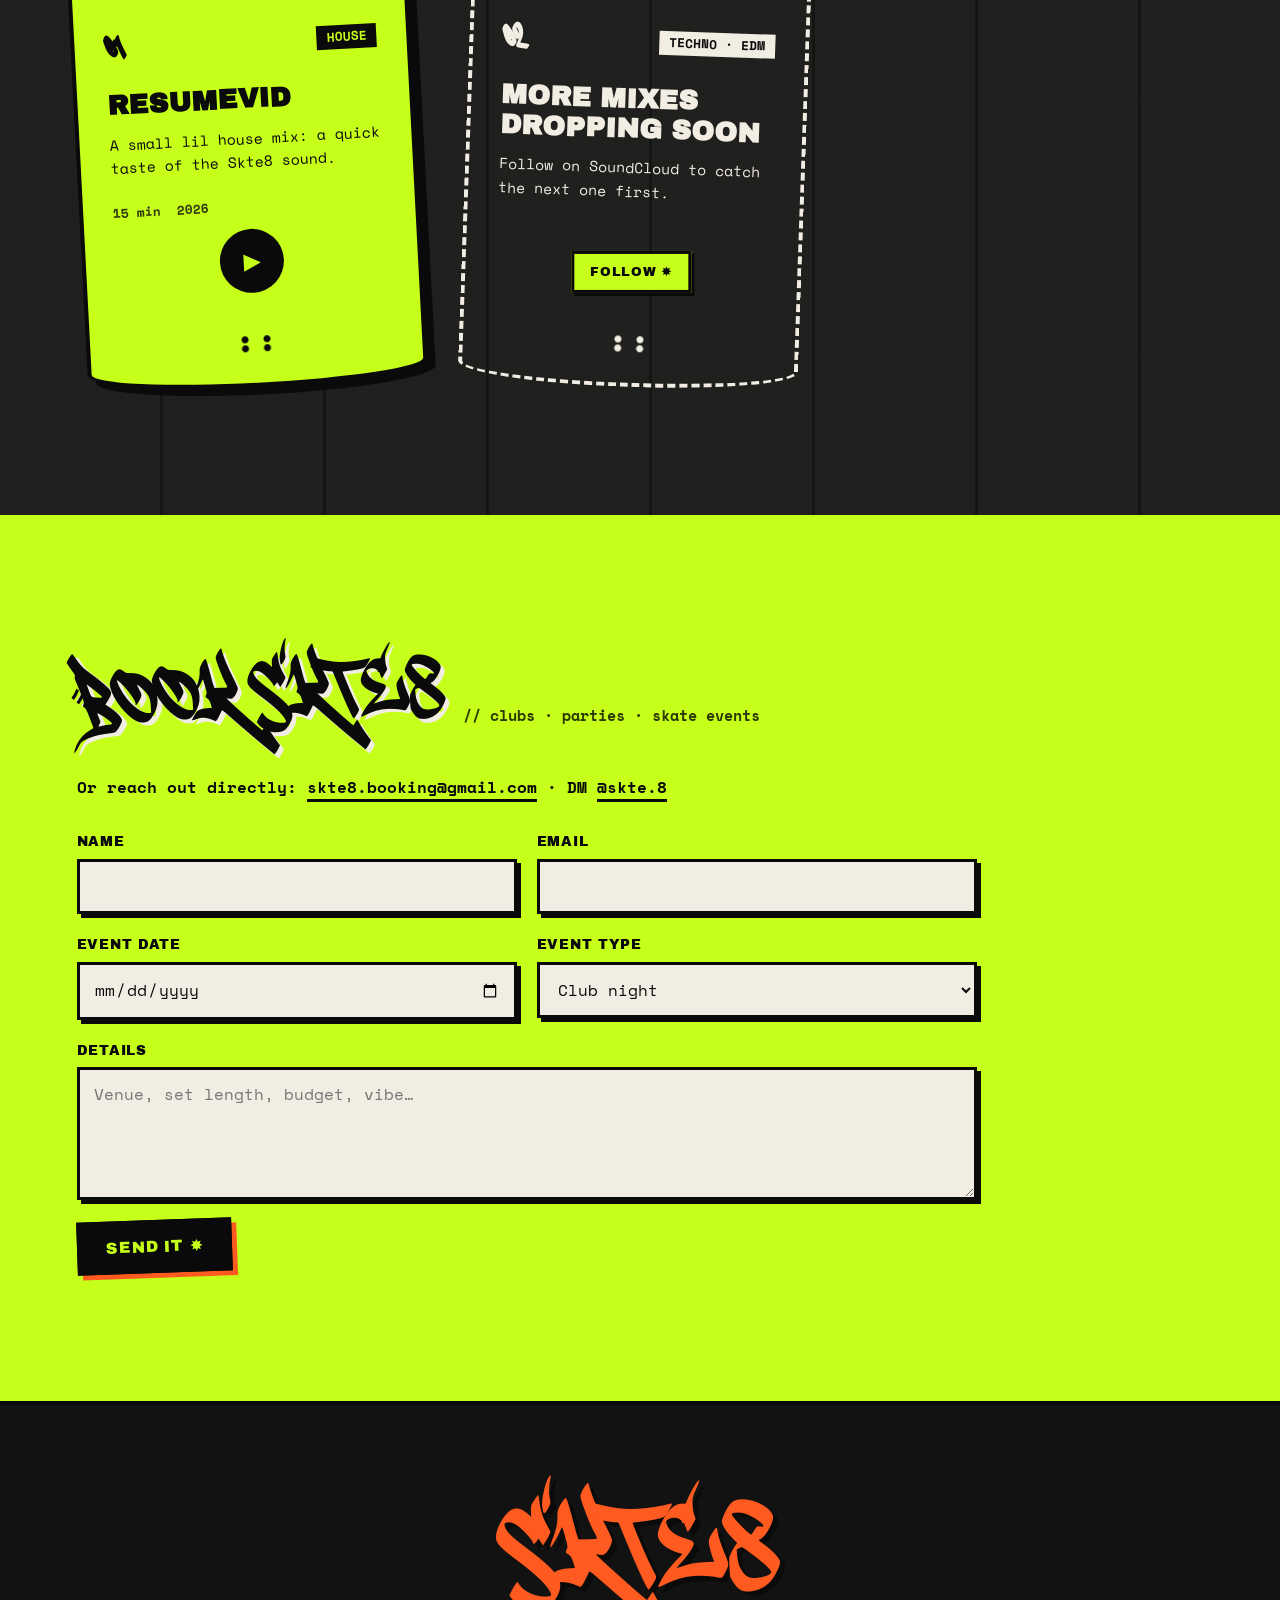
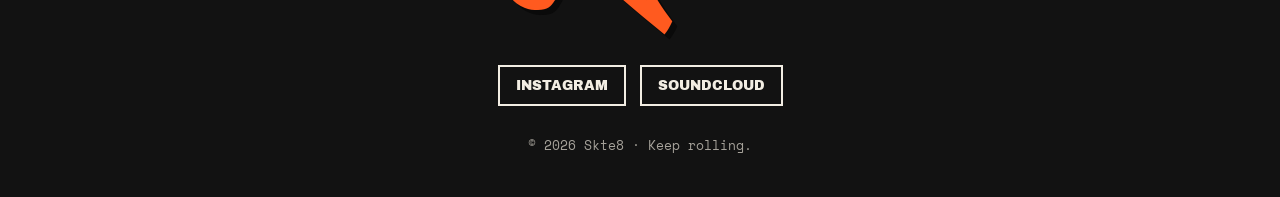
==== commit 2fdd09e9: "Link Instagram, drop TikTok placeholder Co-Authored-By: Claude Opus 5.5 <noreply@anthropic.com>" ====
--- a/index.html
+++ b/index.html
@@ -9,7 +9,8 @@
   <!-- link preview when you text/DM the site to promoters -->
   <meta property="og:title" content="Skte8 — House / EDM / Techno DJ">
   <meta property="og:description" content="RGV-based DJ. Now booking clubs, parties, campus events and skate jams.">
-  <meta property="og:image" content="images/share.jpg">
+  <meta property="og:url" content="https://rwdled.github.io/Website/">
+  <meta property="og:image" content="https://rwdled.github.io/Website/images/share.jpg">
   <meta name="twitter:card" content="summary_large_image">
   <link rel="icon" href="images/favicon.png">
   <link rel="apple-touch-icon" href="images/favicon.png">
@@ -145,7 +146,7 @@
     <!-- BOOKING -->
     <section id="book" class="section book">
       <h2 class="section-title"><span class="tag">Book Skte8</span><small>// clubs · parties · skate events</small></h2>
-      <p class="book-direct">Or reach out directly: <a href="mailto:skte8.booking@gmail.com">skte8.booking@gmail.com</a></p>
+      <p class="book-direct">Or reach out directly: <a href="mailto:skte8.booking@gmail.com">skte8.booking@gmail.com</a> · DM <a href="https://www.instagram.com/skte.8" target="_blank" rel="noopener">@skte.8</a></p>
       <form class="book-form" action="mailto:skte8.booking@gmail.com?subject=Booking%20request%20for%20Skte8" method="post" enctype="text/plain">
         <label>Name<input name="name" required></label>
         <label>Email<input name="email" type="email" required></label>
@@ -169,9 +170,8 @@
   <footer class="footer">
     <div class="footer-tag tag">Skte8</div>
     <div class="socials">
-      <a href="#">Instagram</a>
+      <a href="https://www.instagram.com/skte.8" target="_blank" rel="noopener">Instagram</a>
       <a href="https://soundcloud.com/skte8" target="_blank" rel="noopener">SoundCloud</a>
-      <a href="#">TikTok</a>
     </div>
     <p class="footer-small">© <span id="yr"></span> Skte8 · Keep rolling.</p>
   </footer>
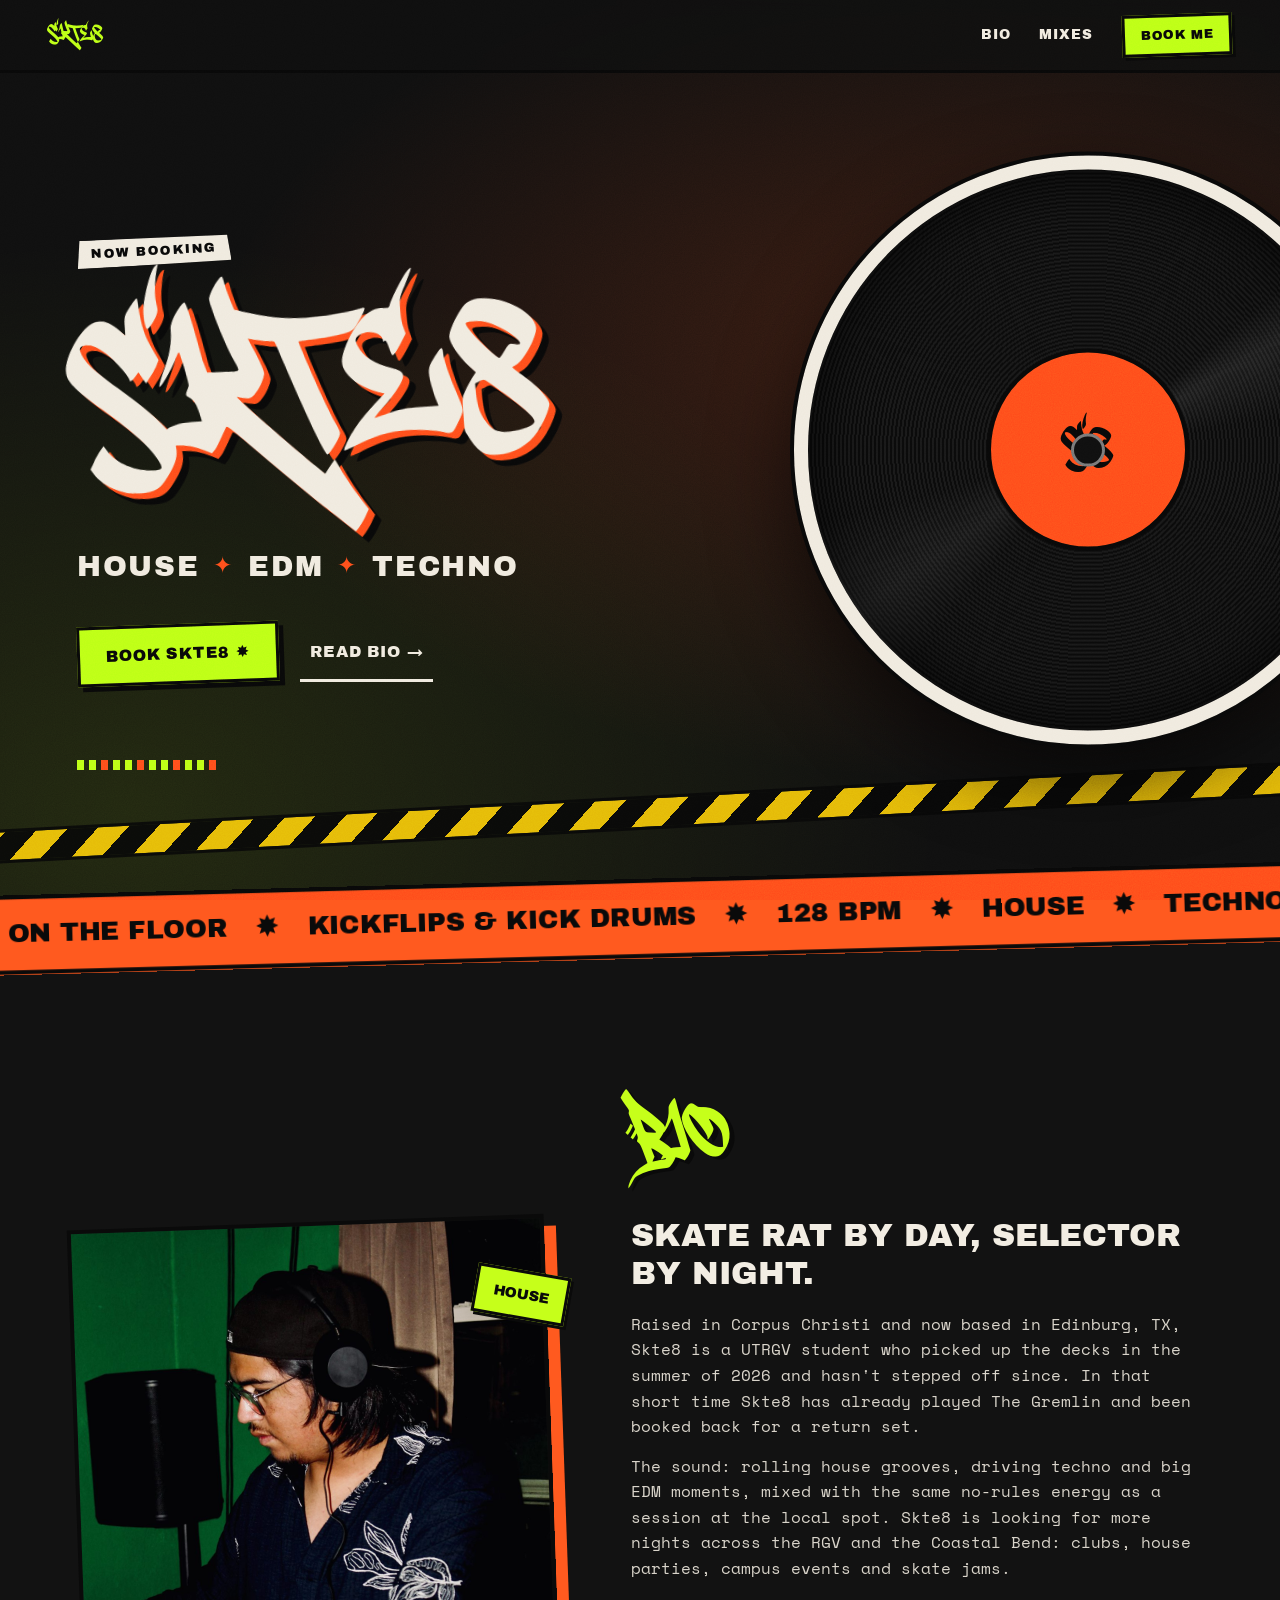
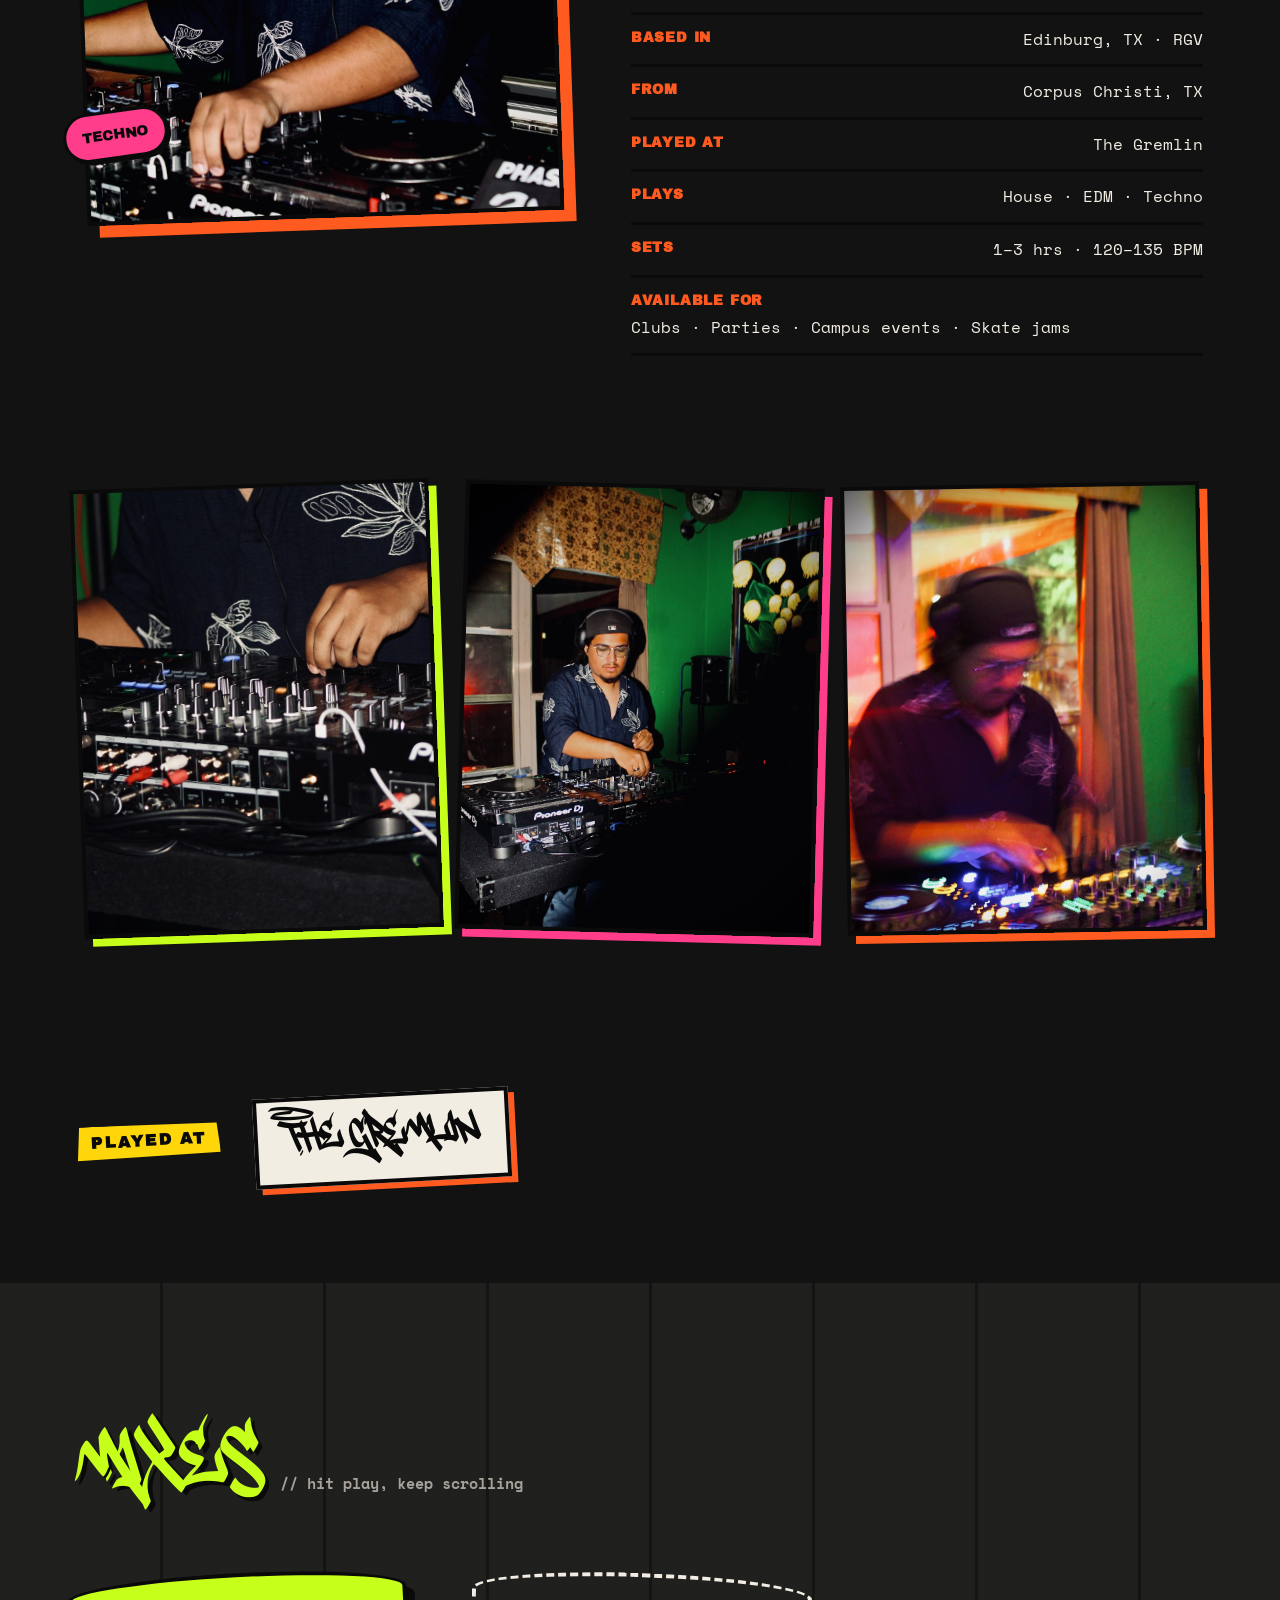
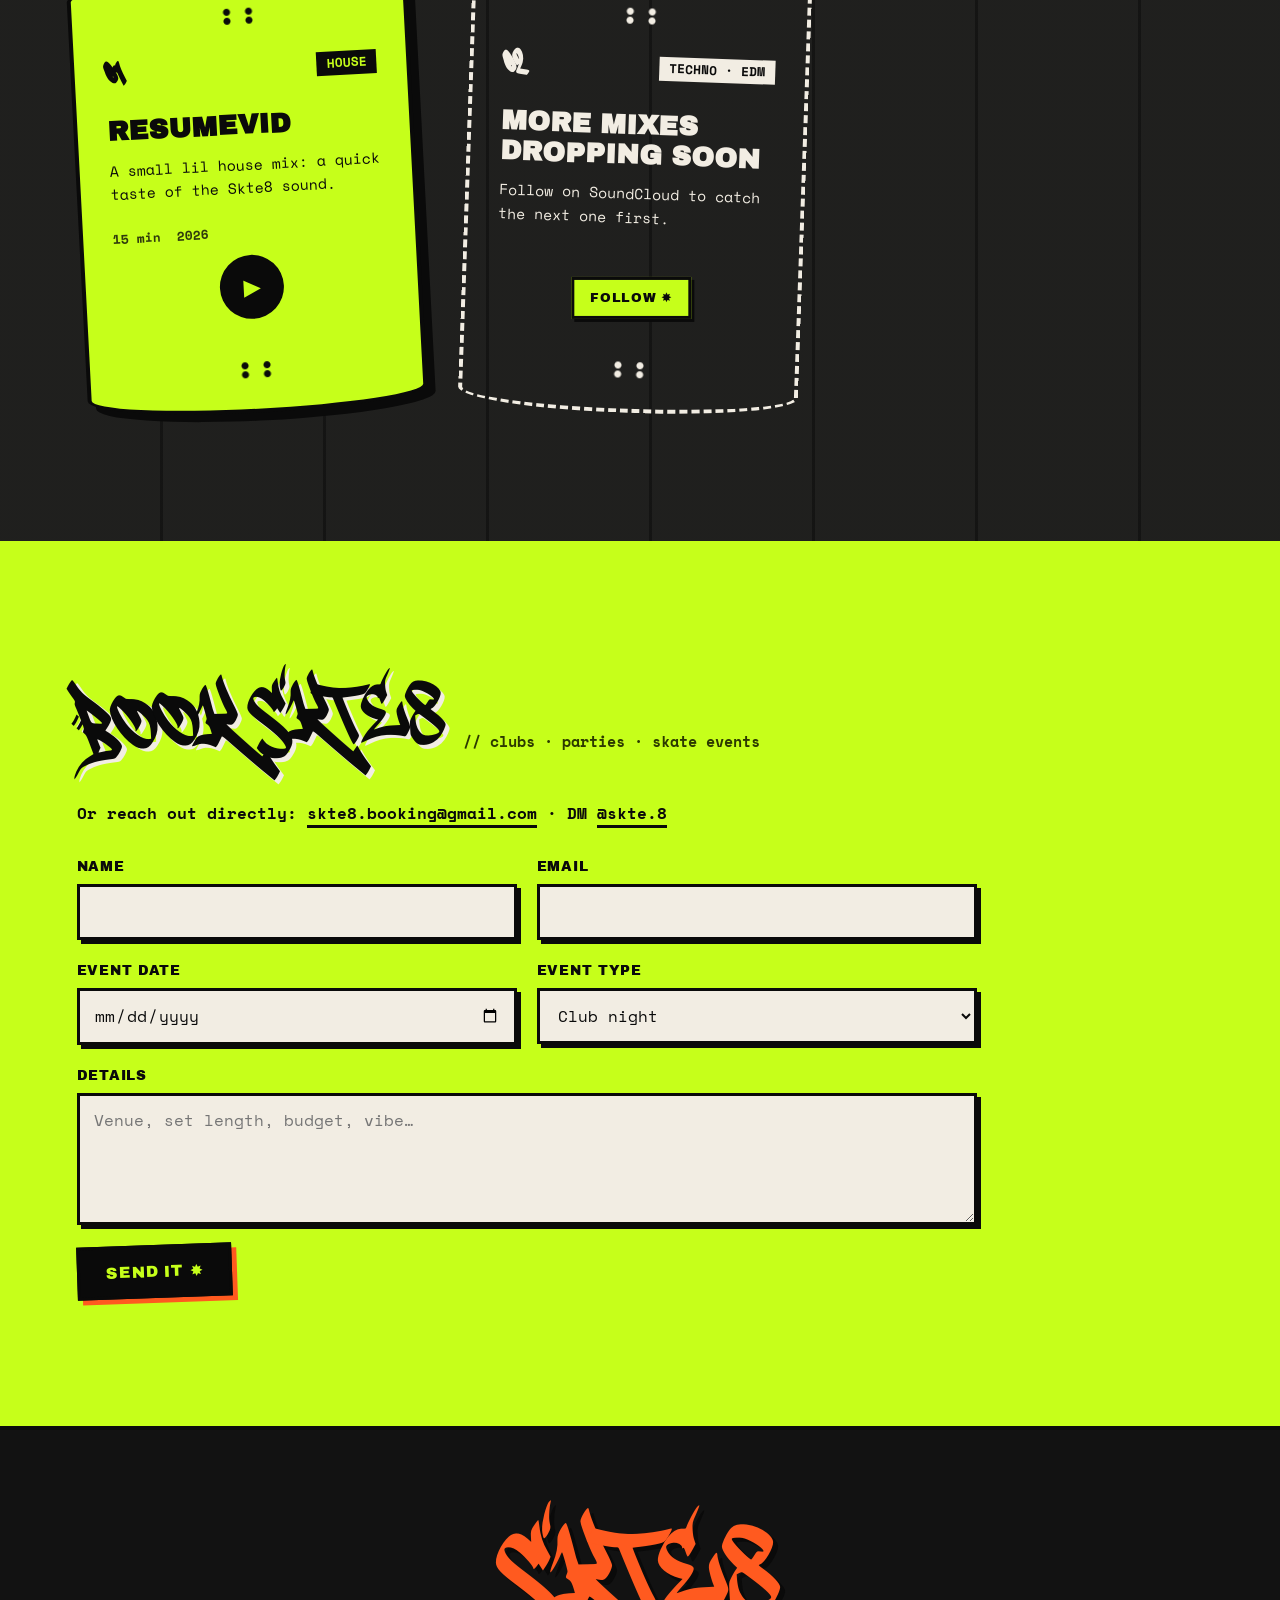
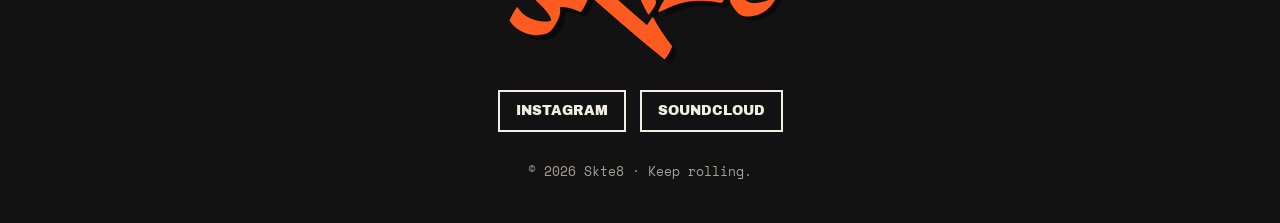
==== commit 80778c72: "Add next-show banner for The Gremlin (Fri Nov 6) The banner hides itself the morning after the show " ====
--- a/index.html
+++ b/index.html
@@ -77,6 +77,17 @@
       </div>
     </div>
 
+    <!-- NEXT SHOW: hides itself the day after data-date. Update or copy for the next gig. -->
+    <section class="next-show" data-date="2026-11-06">
+      <span class="tape tape--yellow">Next Show</span>
+      <div class="next-show-date"><b>06</b><span>NOV</span></div>
+      <div class="next-show-info">
+        <h2 class="tag">The Gremlin</h2>
+        <p>Friday · Skte8 live</p>
+      </div>
+      <a href="https://www.instagram.com/skte.8" target="_blank" rel="noopener" class="btn-sticker small">Details on IG</a>
+    </section>
+
     <!-- BIO -->
     <section id="about" class="section about">
       <div class="about-photo">
@@ -90,7 +101,7 @@
       <div class="about-text">
         <h2 class="section-title"><span class="tag">Bio</span></h2>
         <p class="lead">Skate rat by day, selector by night.</p>
-        <p>Raised in Corpus Christi and now based in Edinburg, TX, Skte8 is a UTRGV student who picked up the decks in the summer of 2026 and hasn't stepped off since. In that short time Skte8 has already played The Gremlin.</p>
+        <p>Raised in Corpus Christi and now based in Edinburg, TX, Skte8 is a UTRGV student who picked up the decks in the summer of 2026 and hasn't stepped off since. In that short time Skte8 has already played The Gremlin and been booked back for a return set.</p>
         <p>The sound: rolling house grooves, driving techno and big EDM moments, mixed with the same no-rules energy as a session at the local spot. Skte8 is looking for more nights across the RGV and the Coastal Bend: clubs, house parties, campus events and skate jams.</p>
         <ul class="facts">
           <li><b>Based in</b><span>Edinburg, TX · RGV</span></li>
--- a/styles.css
+++ b/styles.css
@@ -234,6 +234,30 @@
   transform: rotate(-3deg); display: inline-block;
 }
 .section-title small { font-family: var(--mono); color: var(--muted); font-size: 0.95rem; }
+
+/* ---------- NEXT SHOW ---------- */
+.next-show {
+  display: flex; flex-wrap: wrap; align-items: center; gap: 20px 30px;
+  margin: clamp(50px, 7vw, 80px) clamp(16px, 6vw, 80px) 0;
+  padding: 24px clamp(20px, 3vw, 36px);
+  background: var(--grip-2);
+  border: 4px solid var(--ink); box-shadow: 8px 8px 0 var(--pink);
+  position: relative;
+}
+.next-show[hidden] { display: none; }
+.next-show > .tape { position: absolute; top: -16px; left: 20px; }
+.next-show-date {
+  display: flex; flex-direction: column; align-items: center;
+  background: var(--paper); color: var(--ink);
+  padding: 10px 16px; min-width: 84px; transform: rotate(-4deg);
+  font-family: var(--head); line-height: 1;
+  border: 3px solid var(--ink);
+}
+.next-show-date b { font-size: 2.4rem; }
+.next-show-date span { font-size: 0.85rem; letter-spacing: 0.12em; margin-top: 4px; }
+.next-show-info { flex: 1; min-width: 180px; }
+.next-show-info h2 { font-size: clamp(2.4rem, 6vw, 3.6rem); line-height: 1; color: var(--acid); text-shadow: 3px 3px 0 var(--ink); }
+.next-show-info p { color: var(--muted); font-weight: 700; text-transform: uppercase; font-size: 0.85rem; letter-spacing: 0.08em; margin-top: 6px; }
 
 /* ---------- PLAYED AT ---------- */
 .played {
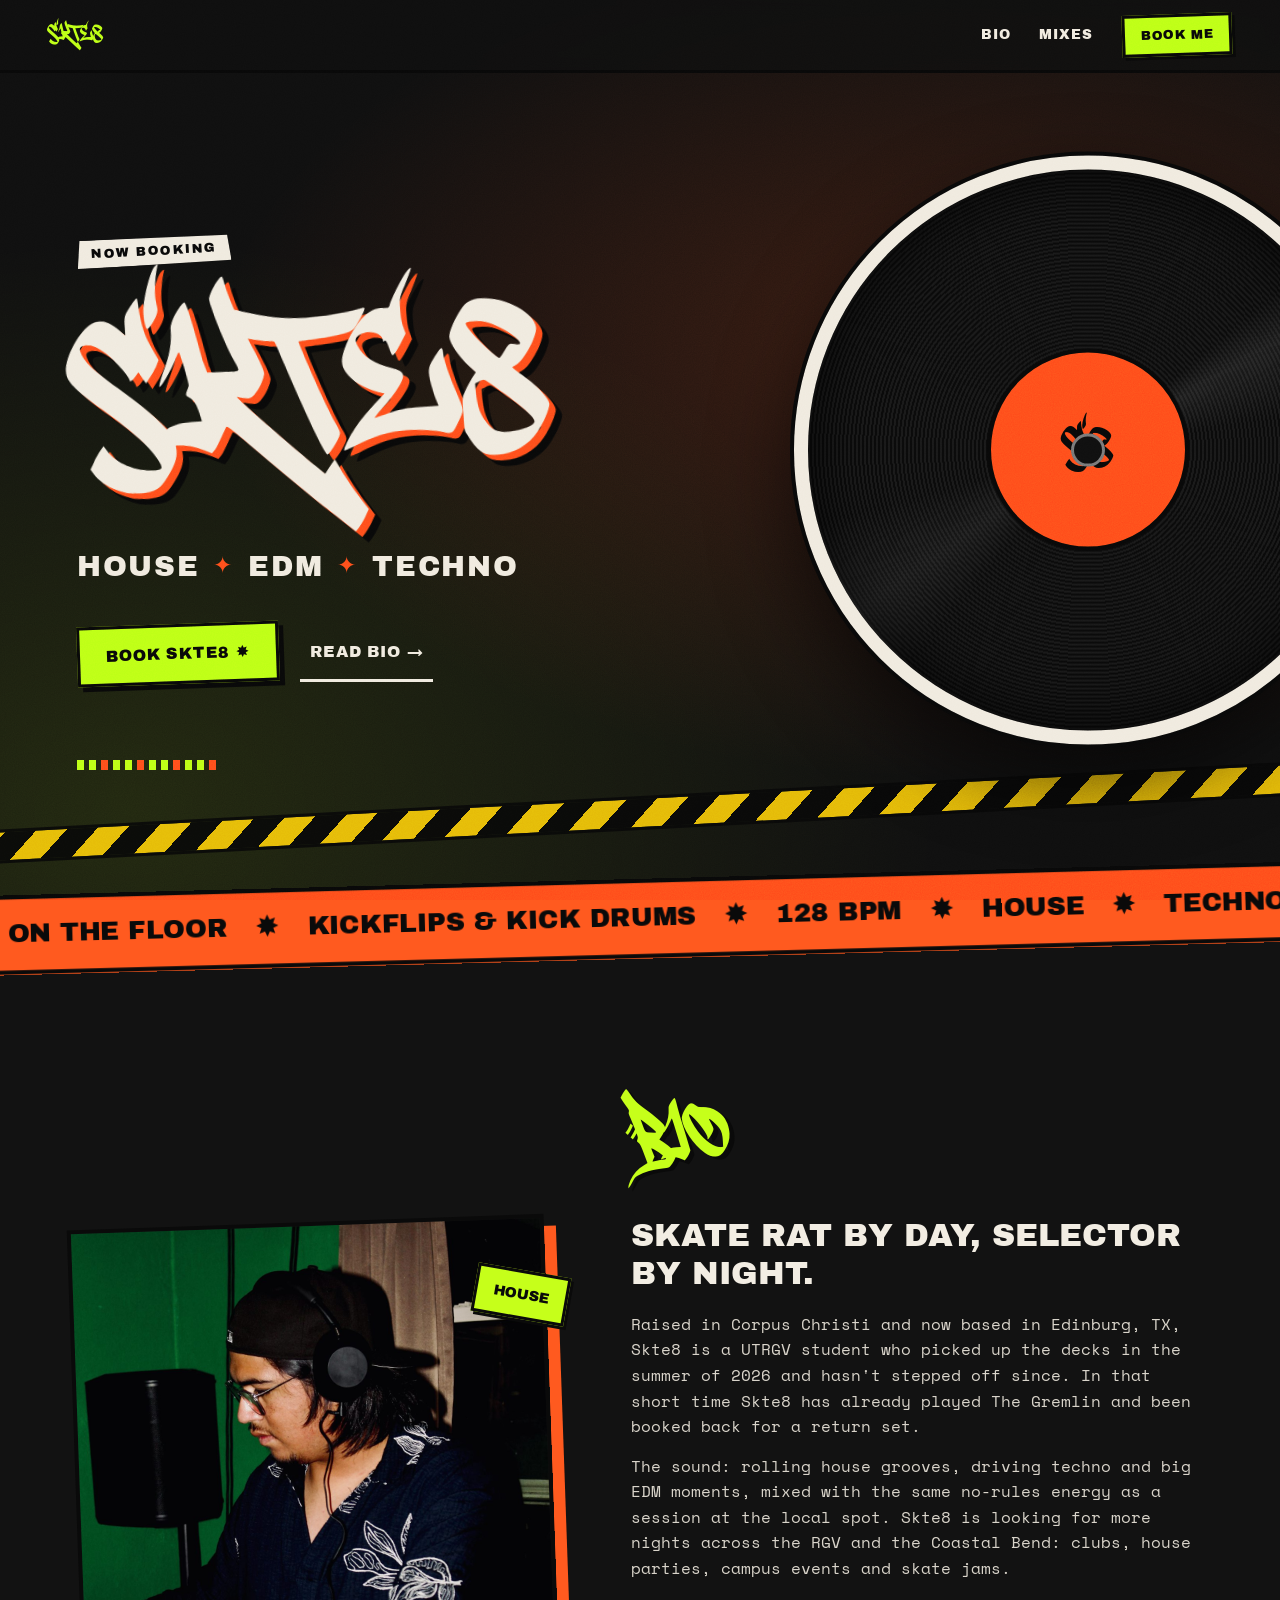
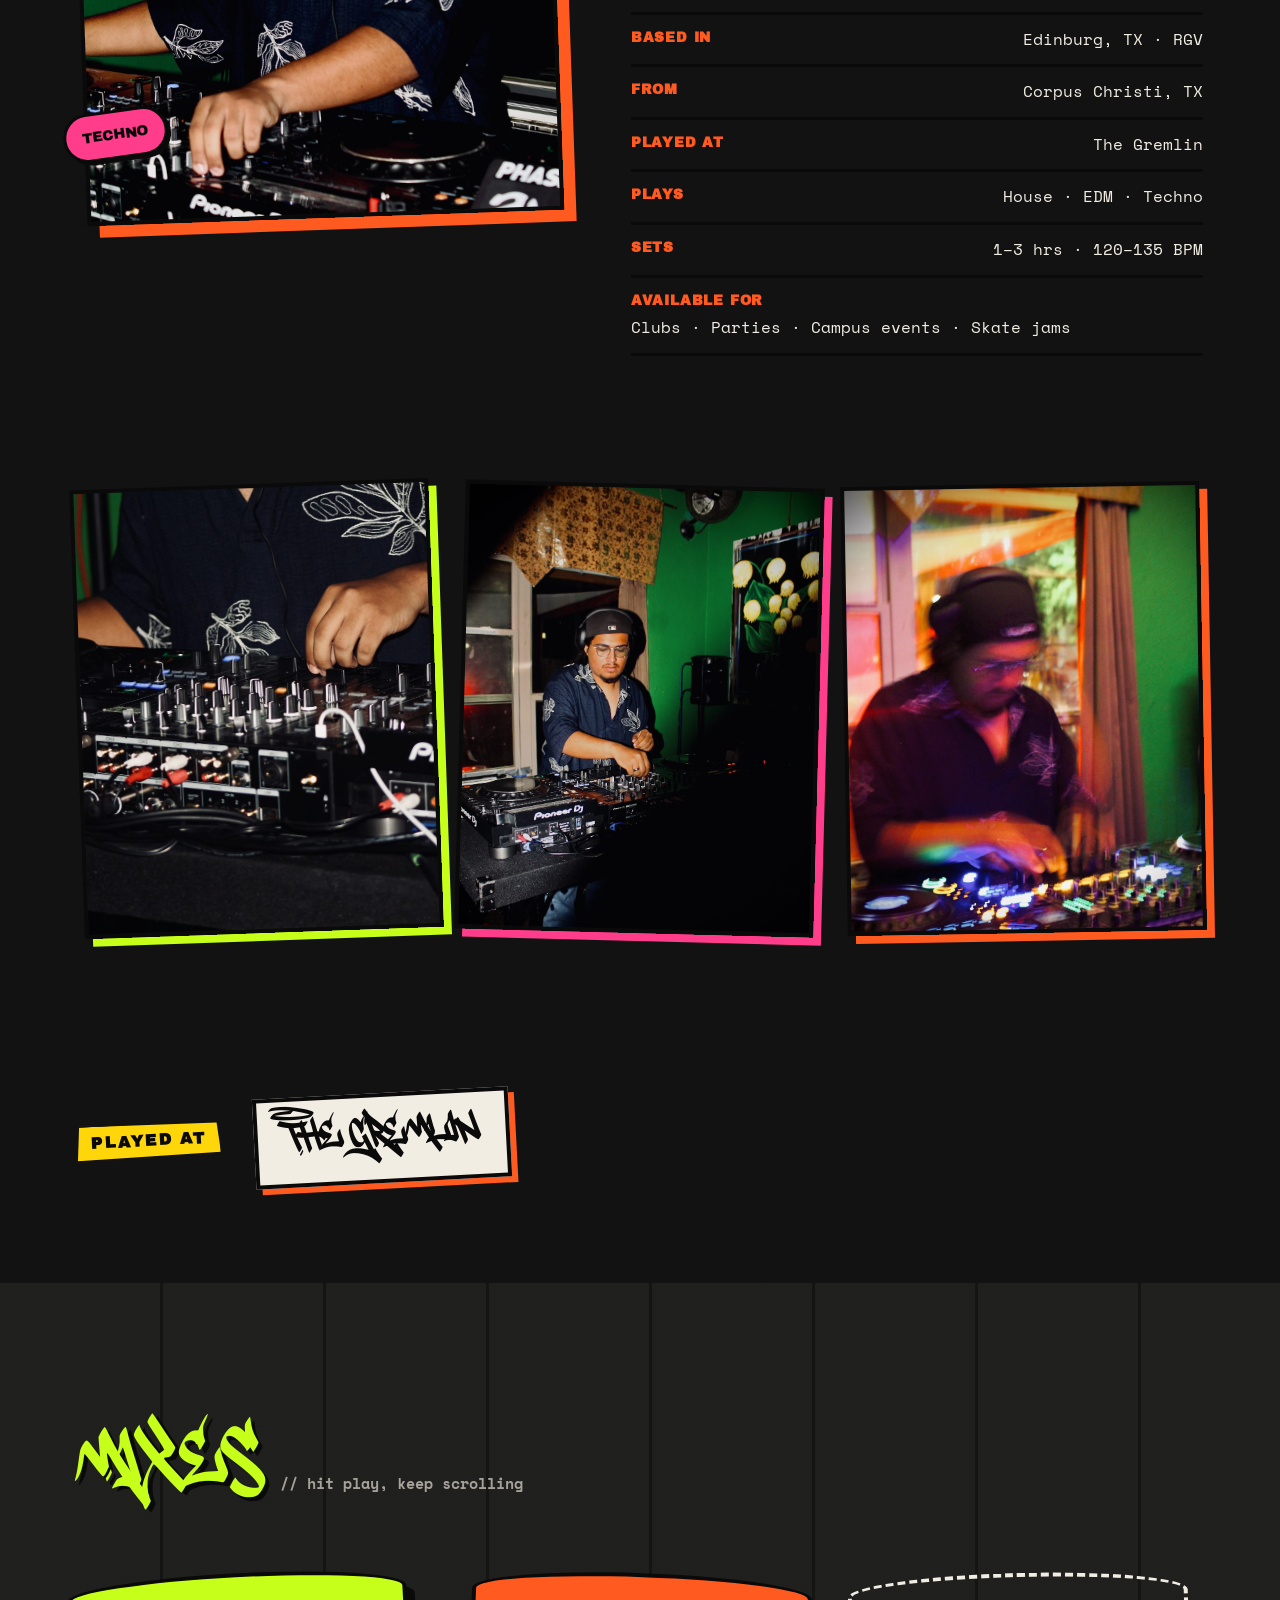
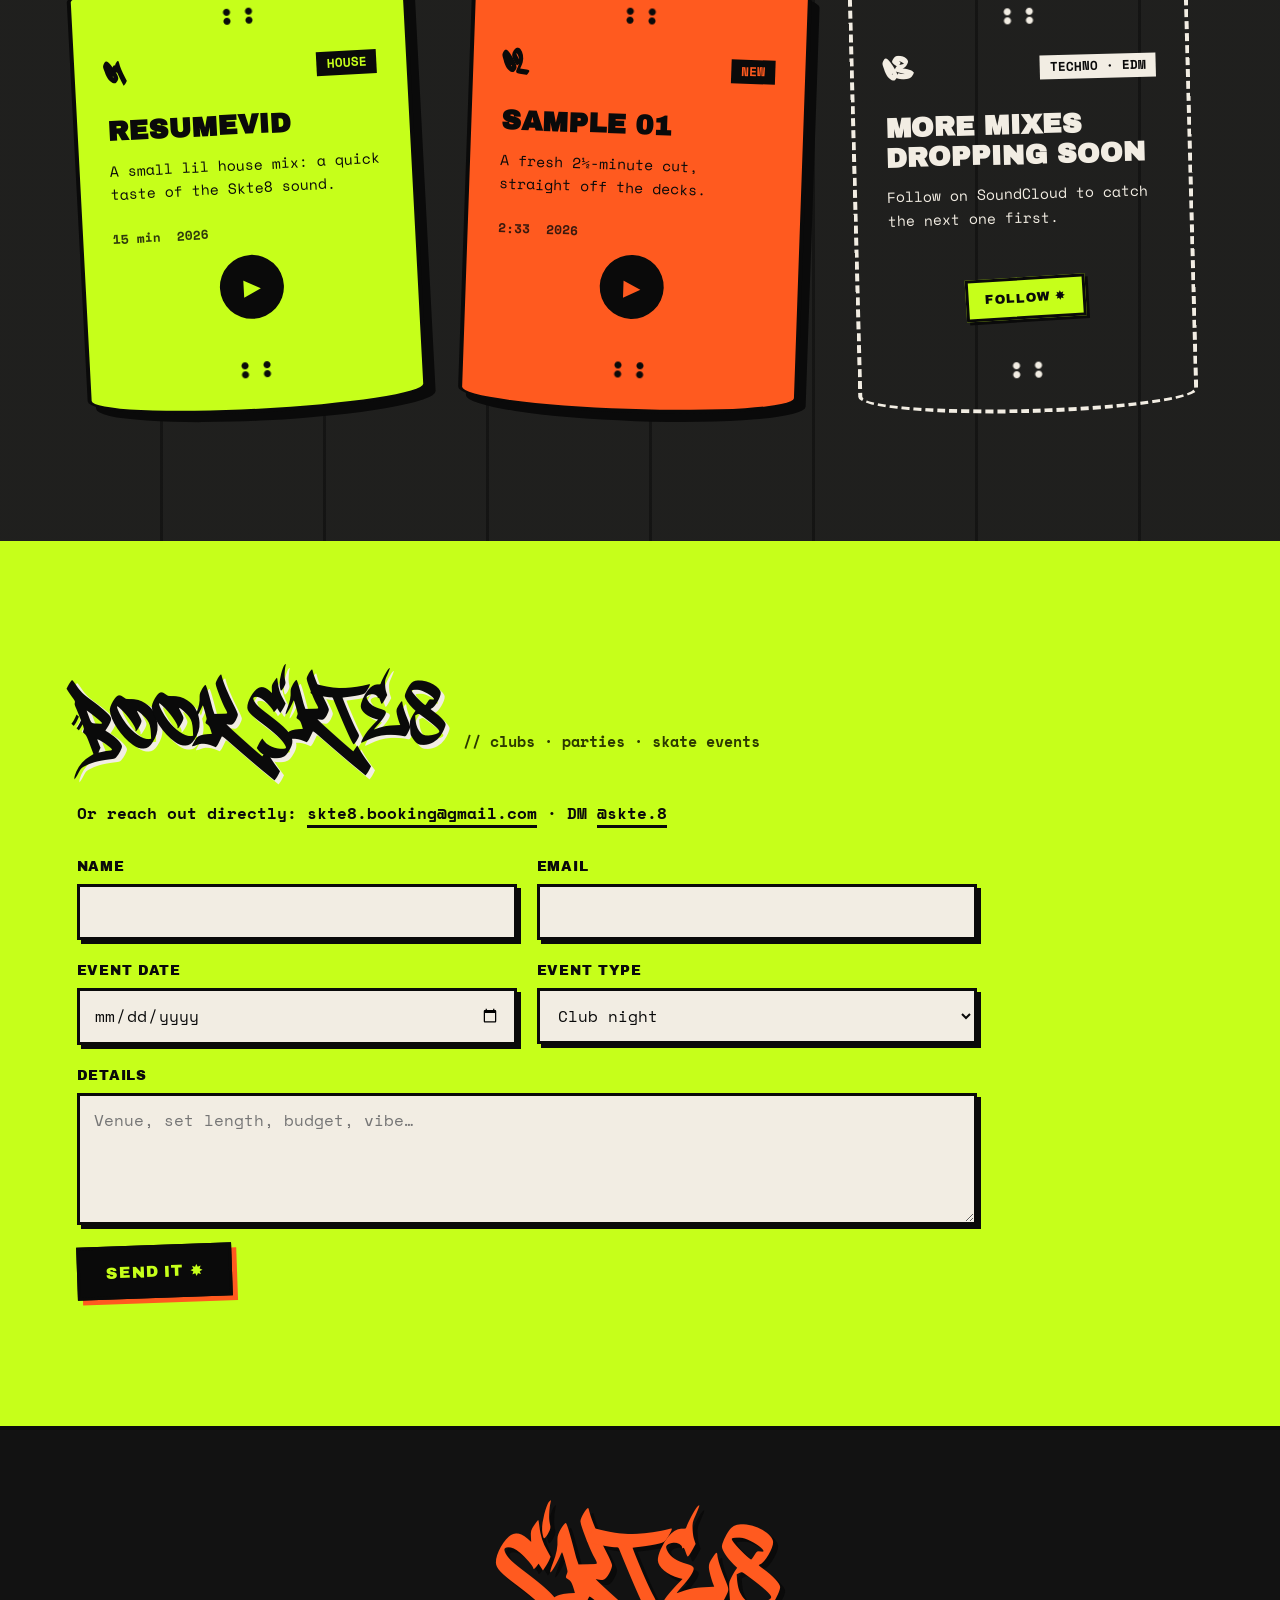
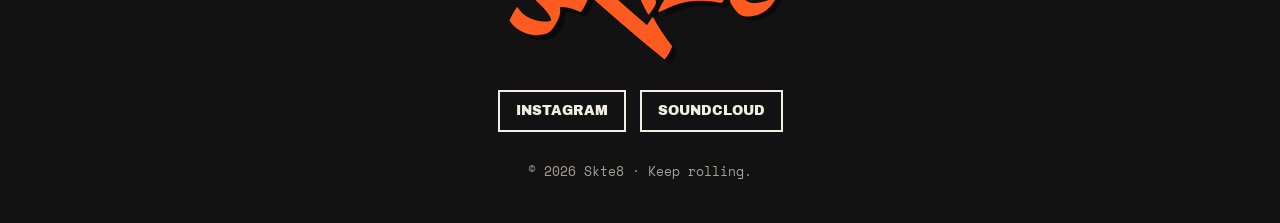
==== commit 47f1698a: "Add Sample 01 audio clip and self-hosted playback The player bar now plays files from audio/ as well" ====
--- a/index.html
+++ b/index.html
@@ -144,9 +144,18 @@
           <button class="deck-play" aria-label="Play resumevid">▶</button>
         </article>
 
+        <!-- data-url can also be a file in audio/ (mp3 keeps it small) -->
+        <article class="deck deck--orange" data-url="audio/sample-01.mp3">
+          <div class="deck-top"><span class="deck-num">02</span><span class="deck-genre">New</span></div>
+          <h3>Sample 01</h3>
+          <p>A fresh 2½-minute cut, straight off the decks.</p>
+          <div class="deck-meta"><span>2:33</span><span>2026</span></div>
+          <button class="deck-play" aria-label="Play Sample 01">▶</button>
+        </article>
+
         <!-- placeholder: delete this card once there are 2+ real mixes -->
         <article class="deck deck--soon">
-          <div class="deck-top"><span class="deck-num">02</span><span class="deck-genre">Techno · EDM</span></div>
+          <div class="deck-top"><span class="deck-num">03</span><span class="deck-genre">Techno · EDM</span></div>
           <h3>More mixes dropping soon</h3>
           <p>Follow on SoundCloud to catch the next one first.</p>
           <a class="btn-sticker small" href="https://soundcloud.com/skte8" target="_blank" rel="noopener">Follow ✸</a>
--- a/styles.css
+++ b/styles.css
@@ -341,6 +341,7 @@
 .player[hidden] { display: none; }
 .player-frame { flex: 1; min-width: 0; }
 .player-frame iframe { width: 100%; height: 120px; border: 0; display: block; }
+.player-frame audio { width: 100%; display: block; color-scheme: dark; accent-color: var(--acid); }
 .player-close {
   background: var(--paper); color: var(--ink); border: 3px solid var(--ink);
   width: 40px; height: 40px; font-weight: 700; cursor: pointer; flex-shrink: 0;
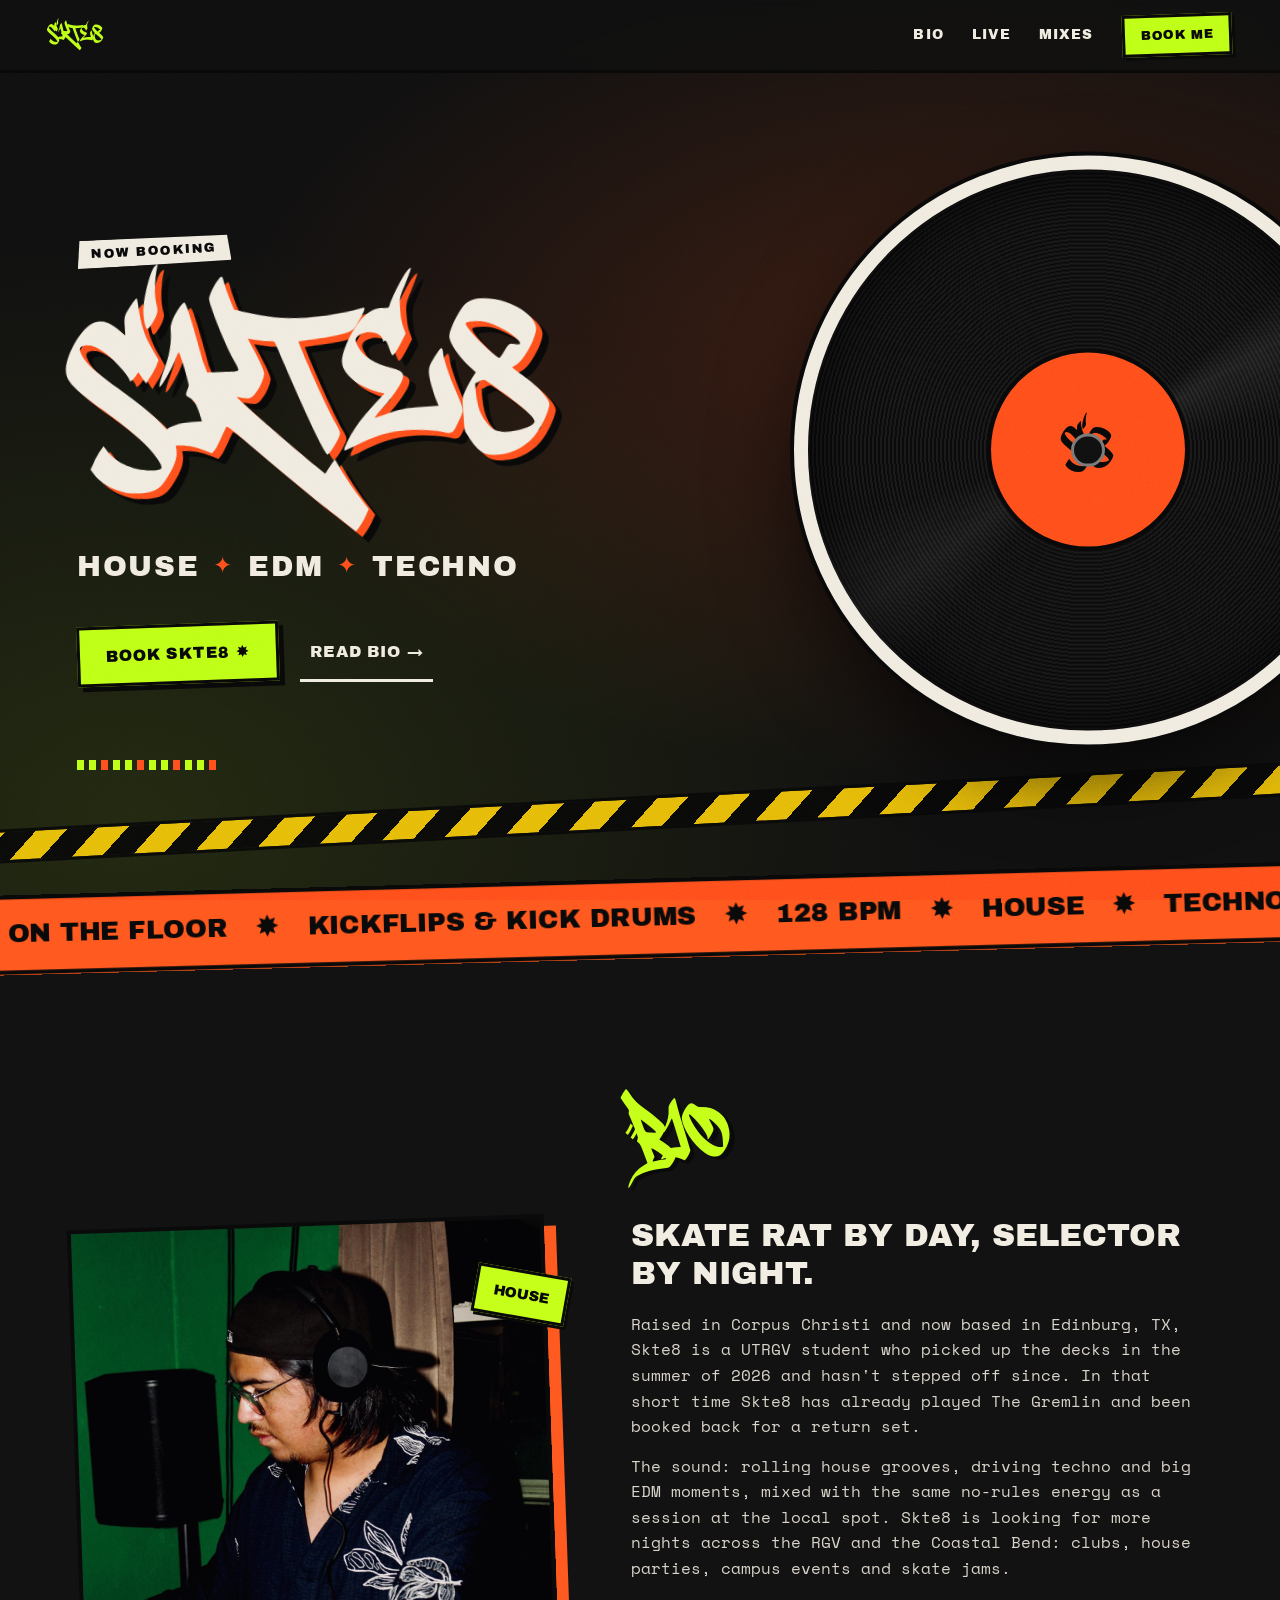
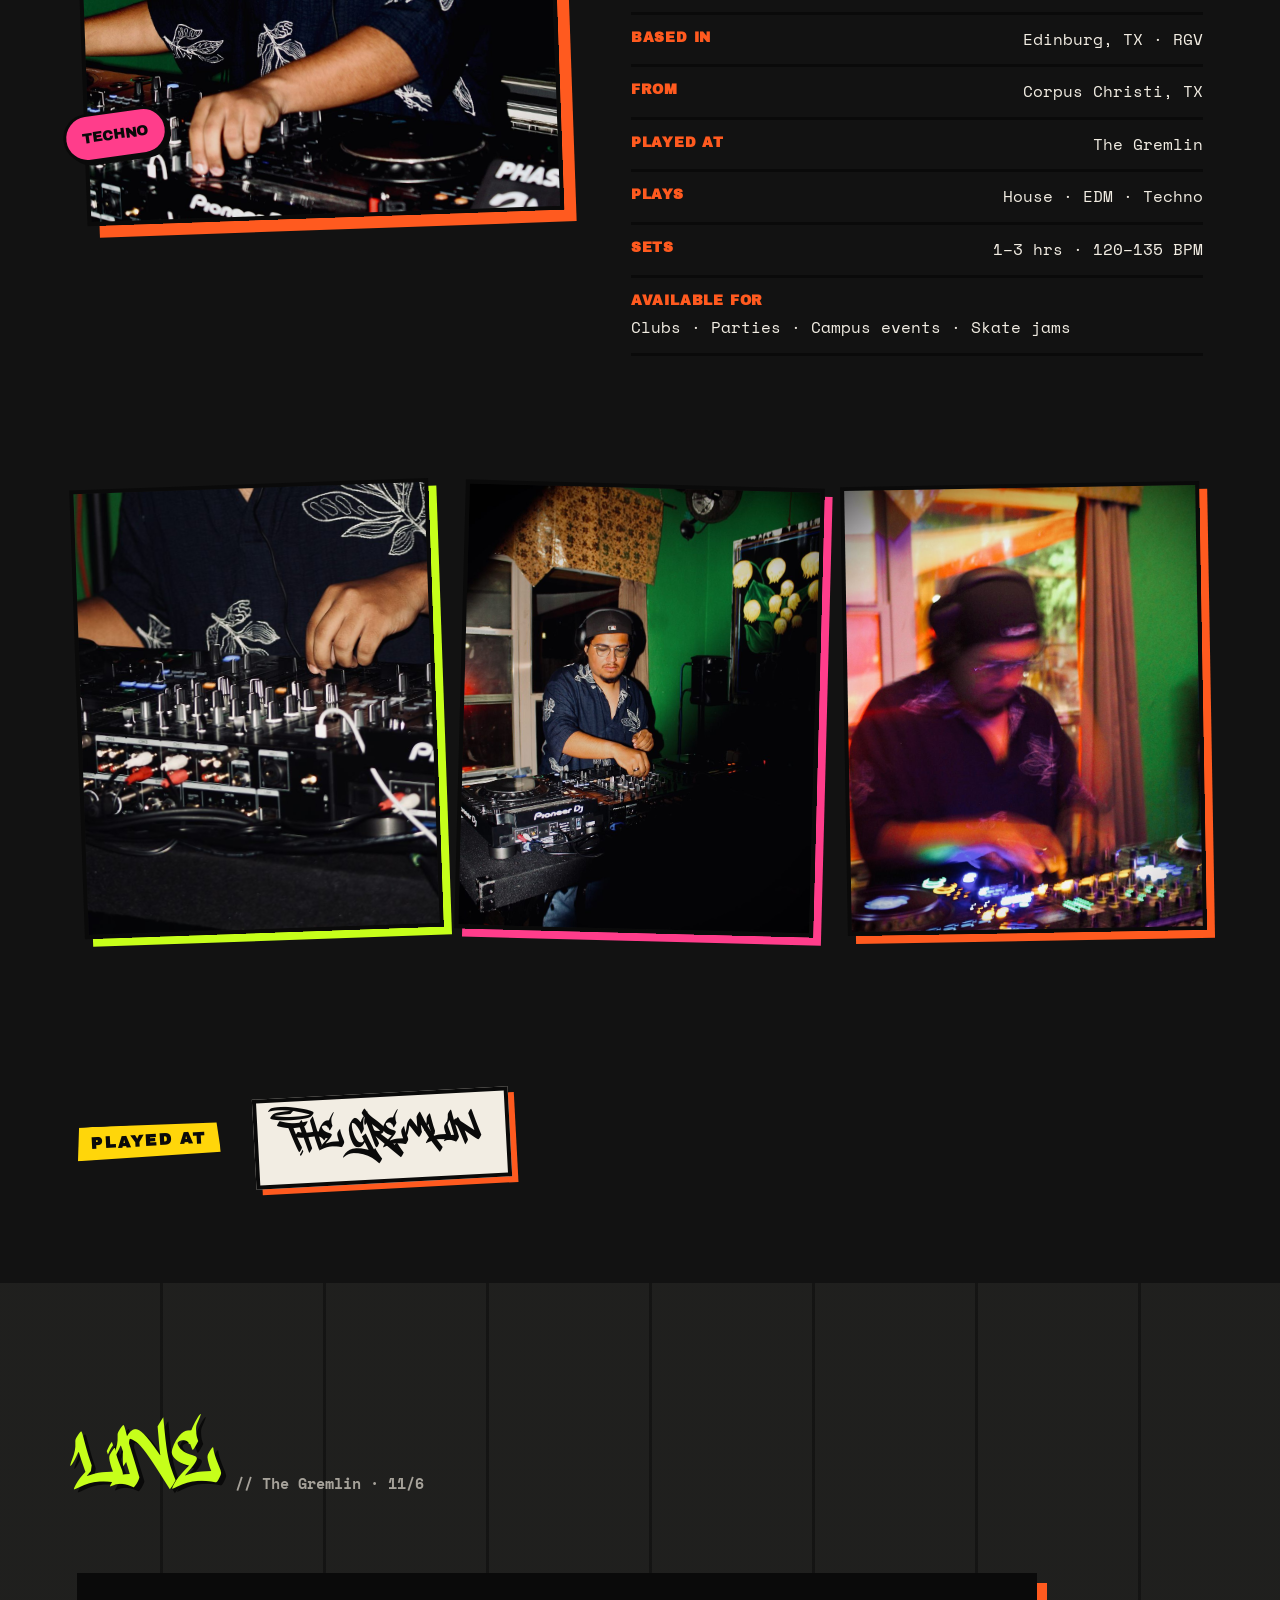
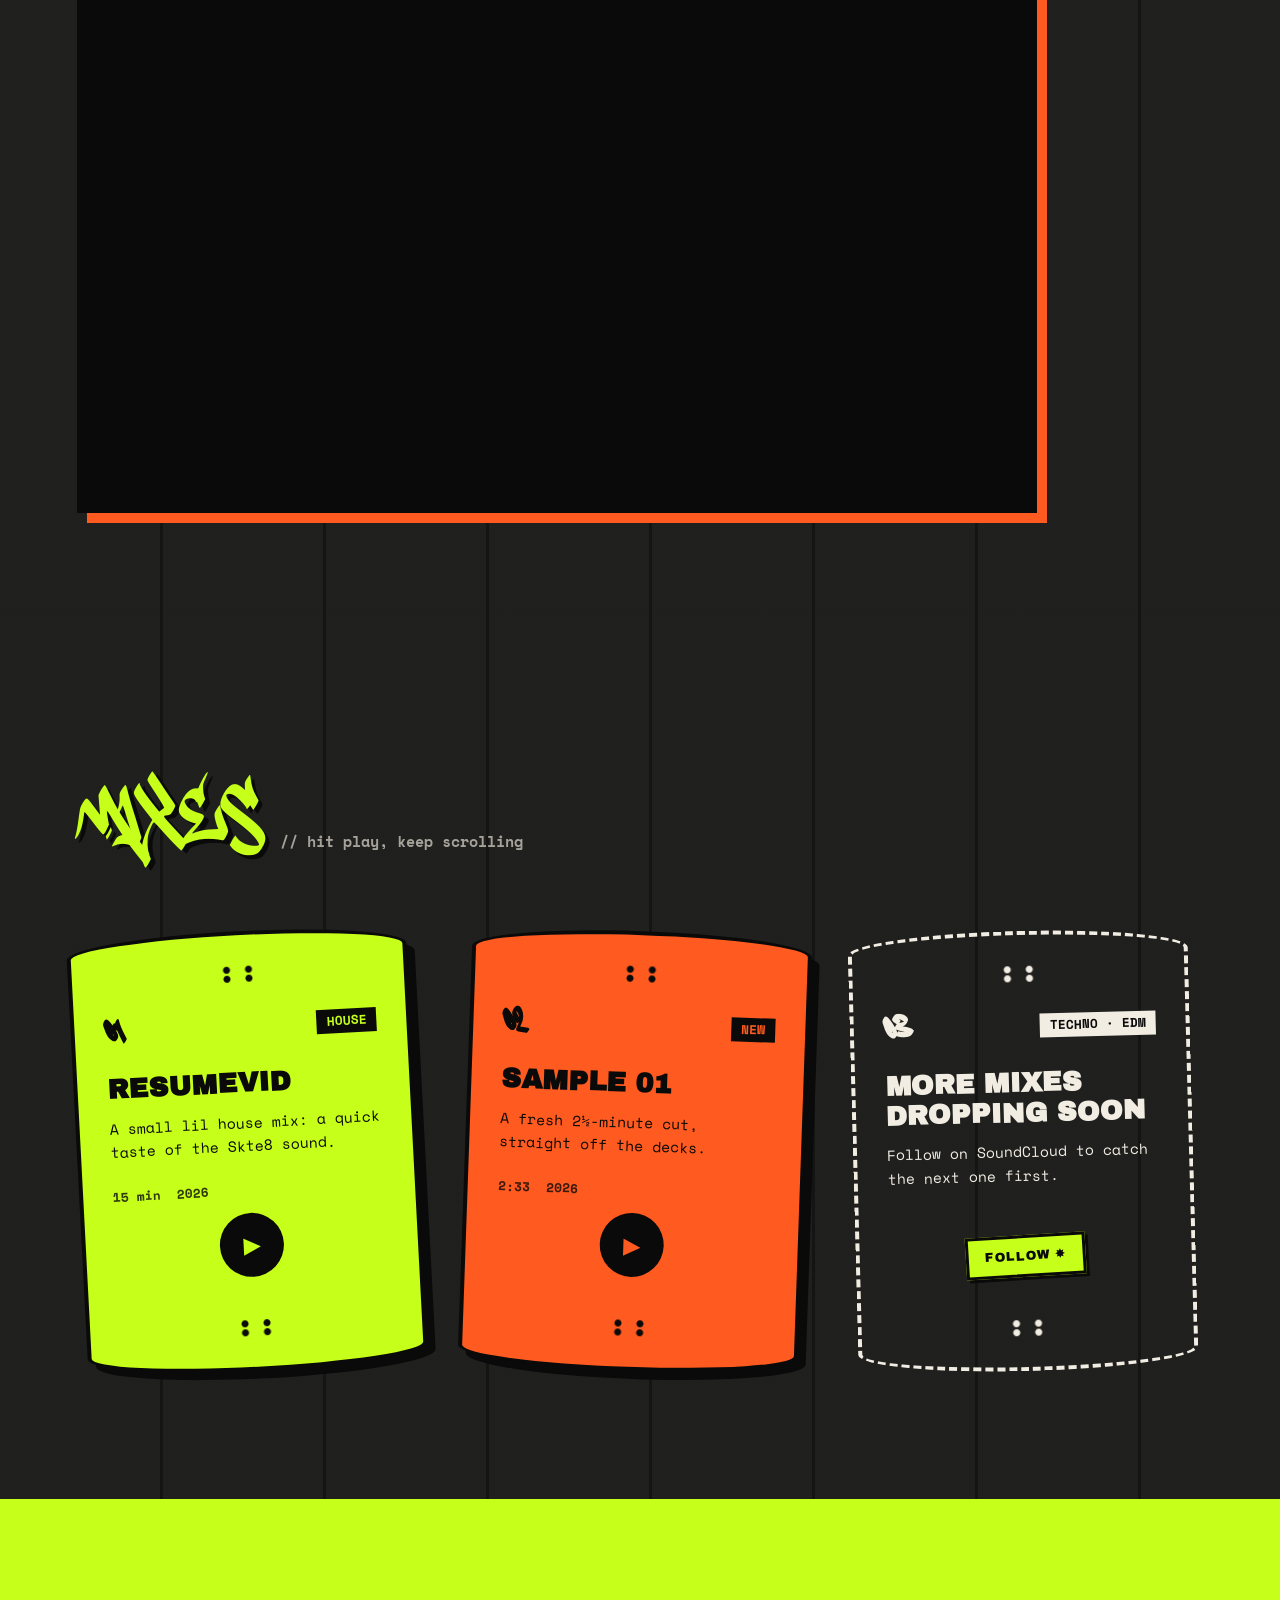
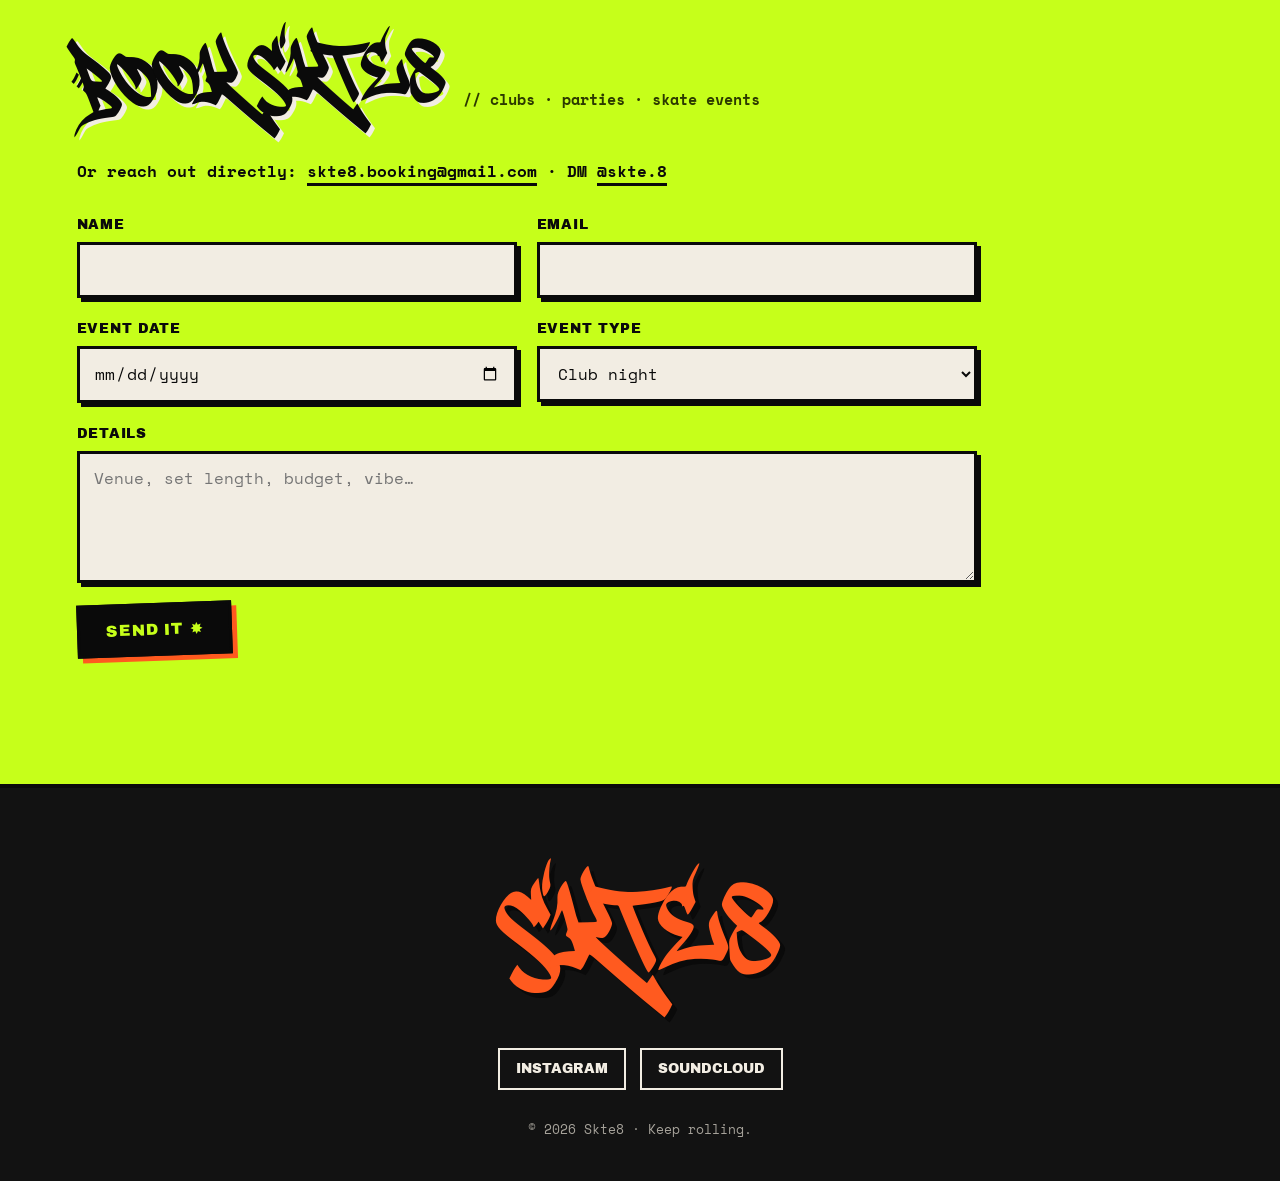
==== commit 1561d10f: "Add Live section with Gremlin 11/6 video Co-Authored-By: Claude Opus 5.5 <noreply@anthropic.com>" ====
--- a/index.html
+++ b/index.html
@@ -19,7 +19,7 @@
   <link rel="preconnect" href="https://fonts.googleapis.com">
   <link rel="preconnect" href="https://fonts.gstatic.com" crossorigin>
   <link href="https://fonts.googleapis.com/css2?family=Archivo+Black&family=Space+Mono:wght@400;700&display=swap" rel="stylesheet">
-  <link rel="stylesheet" href="styles.css">
+  <link rel="stylesheet" href="styles.css?v=4">
 </head>
 <body>
 
@@ -34,6 +34,7 @@
     <button class="nav-toggle" aria-label="Menu" aria-expanded="false"><span></span><span></span></button>
     <nav class="nav-links">
       <a href="#about">Bio</a>
+      <a href="#live">Live</a>
       <a href="#mixes">Mixes</a>
       <a href="#book" class="btn-sticker small">Book Me</a>
     </nav>
@@ -127,6 +128,14 @@
       <ul class="venues">
         <li>The Gremlin</li>
       </ul>
+    </section>
+
+    <!-- LIVE VIDEO: to swap the video, replace the ID after /embed/ -->
+    <section id="live" class="section section--concrete">
+      <h2 class="section-title"><span class="tag">Live</span><small>// The Gremlin · 11/6</small></h2>
+      <div class="video">
+        <iframe src="https://www.youtube-nocookie.com/embed/9nOJRE5OBzo" title="Skte8 live at The Gremlin, 11/6" loading="lazy" referrerpolicy="strict-origin-when-cross-origin" allow="accelerometer; clipboard-write; encrypted-media; gyroscope; picture-in-picture; web-share" allowfullscreen></iframe>
+      </div>
     </section>
 
     <!-- MIXES
@@ -202,6 +211,6 @@
     <button class="player-close" aria-label="Close player">✕</button>
   </div>
 
-  <script src="script.js"></script>
+  <script src="script.js?v=3"></script>
 </body>
 </html>
--- a/styles.css
+++ b/styles.css
@@ -258,6 +258,14 @@
 .next-show-info { flex: 1; min-width: 180px; }
 .next-show-info h2 { font-size: clamp(2.4rem, 6vw, 3.6rem); line-height: 1; color: var(--acid); text-shadow: 3px 3px 0 var(--ink); }
 .next-show-info p { color: var(--muted); font-weight: 700; text-transform: uppercase; font-size: 0.85rem; letter-spacing: 0.08em; margin-top: 6px; }
+
+/* ---------- LIVE VIDEO ---------- */
+.video {
+  max-width: 960px; aspect-ratio: 16 / 9;
+  border: 4px solid var(--ink); box-shadow: 10px 10px 0 var(--orange);
+  background: var(--ink);
+}
+.video iframe { width: 100%; height: 100%; border: 0; display: block; }
 
 /* ---------- PLAYED AT ---------- */
 .played {
